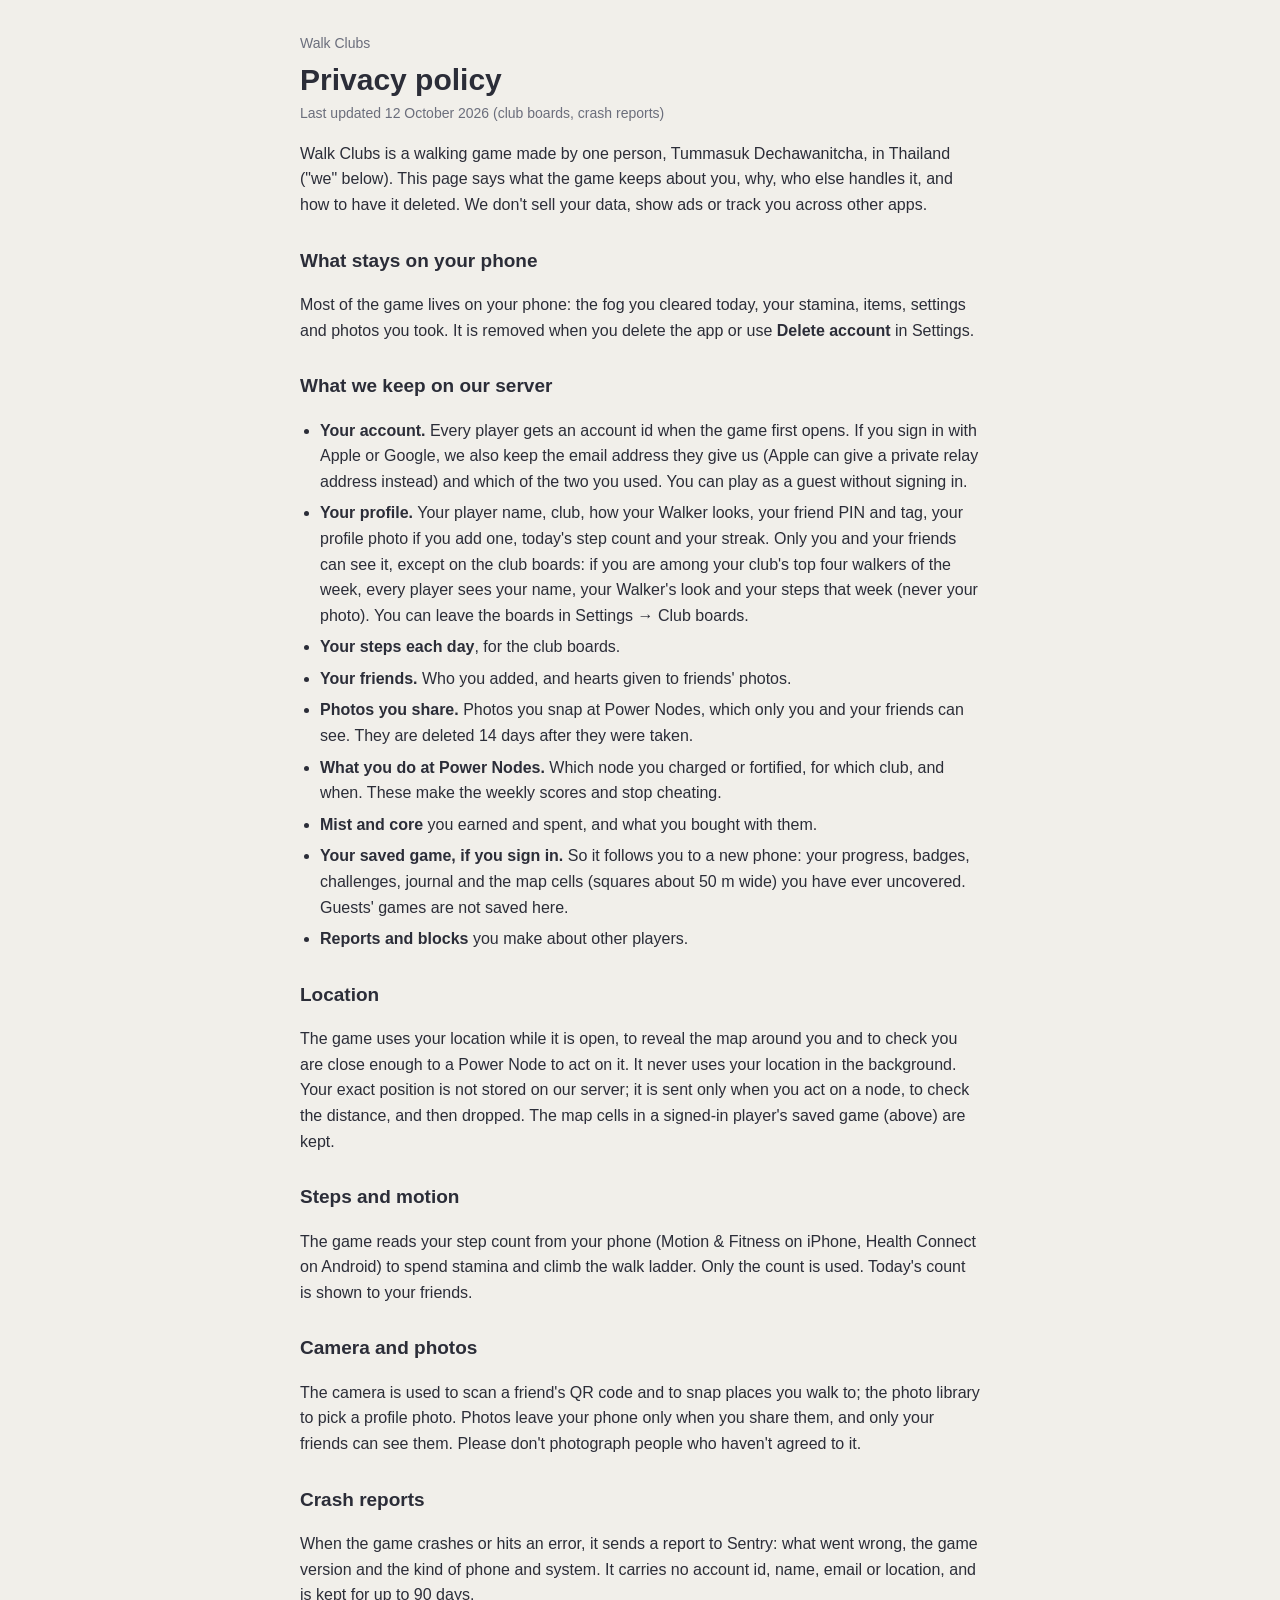
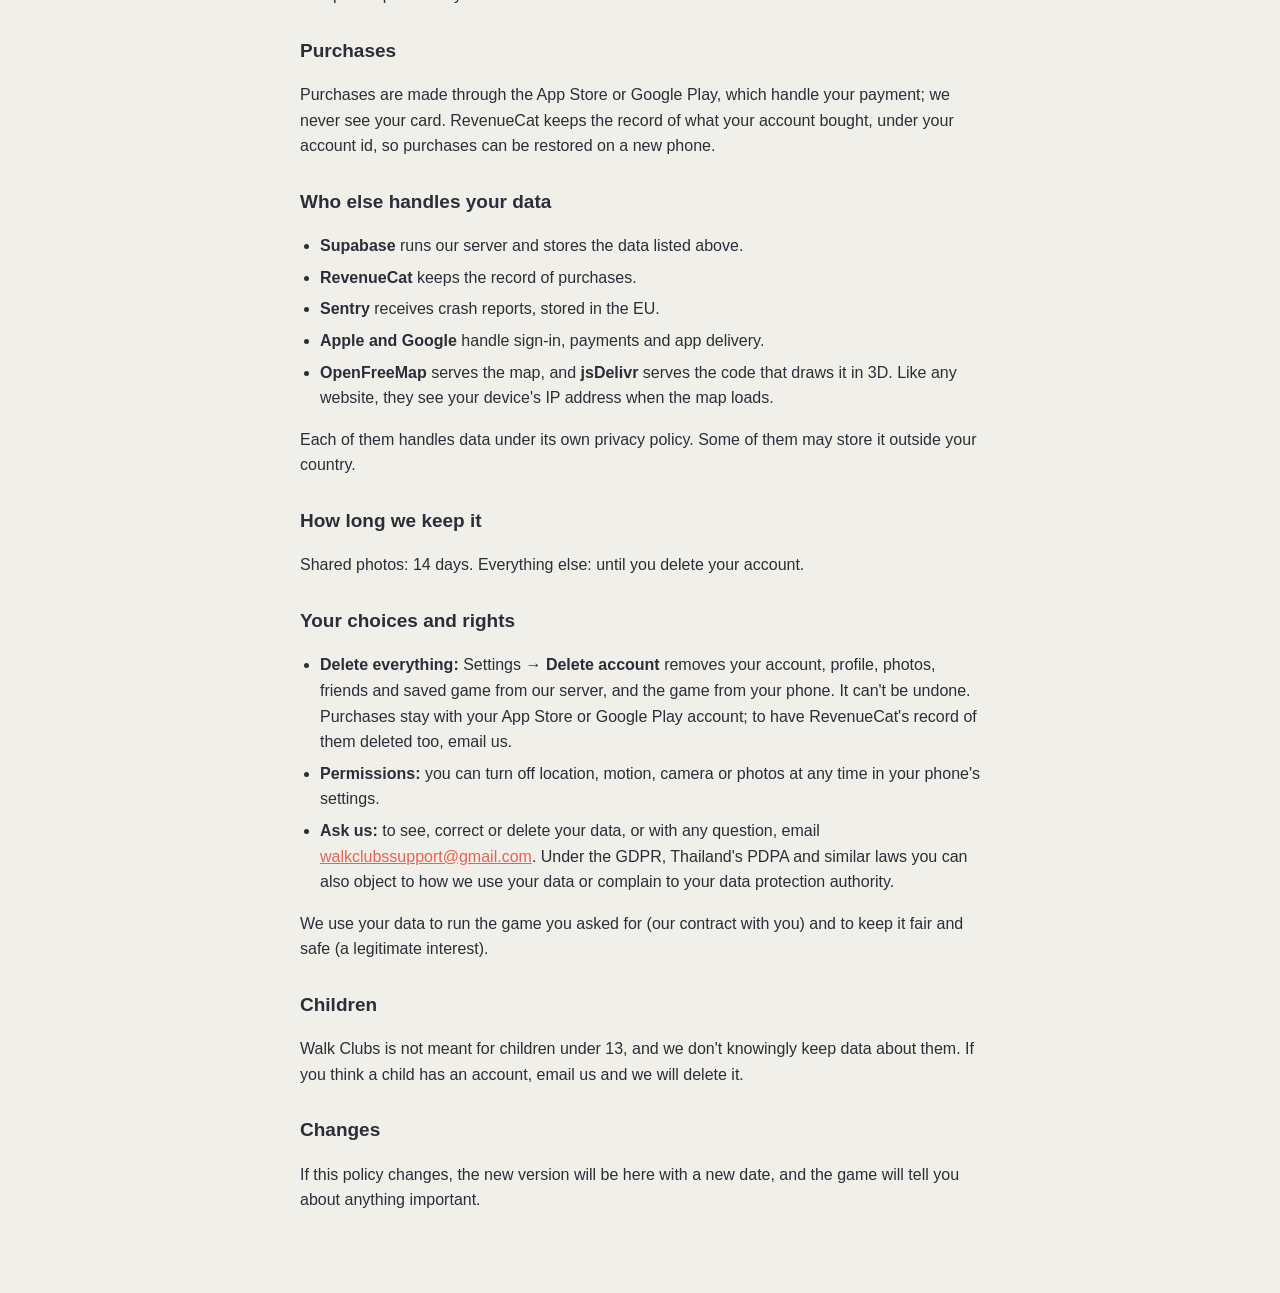
==== privacy.html @ e24f2512 "Privacy: club boards Co-Authored-By: Claude Opus 5.5 <noreply@anthropic.com>" ====
<!doctype html>
<html lang="en">
<head>
<meta charset="utf-8">
<meta name="viewport" content="width=device-width, initial-scale=1">
<title>Walk Clubs · Privacy</title>
<link rel="stylesheet" href="style.css">
</head>
<body>
<main>
<p class="crumb"><a href="index.html">Walk Clubs</a></p>
<h1>Privacy policy</h1>
<p class="date">Last updated 12 October 2026 (club boards, crash reports)</p>

<p>Walk Clubs is a walking game made by one person, Tummasuk Dechawanitcha, in
Thailand ("we" below). This page says what the game keeps about you, why, who
else handles it, and how to have it deleted. We don't sell your data, show ads
or track you across other apps.</p>

<h2>What stays on your phone</h2>
<p>Most of the game lives on your phone: the fog you cleared today, your
stamina, items, settings and photos you took. It is removed when you delete the
app or use <b>Delete account</b> in Settings.</p>

<h2>What we keep on our server</h2>
<ul>
<li><b>Your account.</b> Every player gets an account id when the game first
opens. If you sign in with Apple or Google, we also keep the email address they
give us (Apple can give a private relay address instead) and which of the two
you used. You can play as a guest without signing in.</li>
<li><b>Your profile.</b> Your player name, club, how your Walker looks, your
friend PIN and tag, your profile photo if you add one, today's step count and
your streak. Only you and your friends can see it, except on the club
boards: if you are among your club's top four walkers of the week, every
player sees your name, your Walker's look and your steps that week (never
your photo). You can leave the boards in Settings → Club boards.</li>
<li><b>Your steps each day</b>, for the club boards.</li>
<li><b>Your friends.</b> Who you added, and hearts given to friends' photos.</li>
<li><b>Photos you share.</b> Photos you snap at Power Nodes, which only you and
your friends can see. They are deleted 14 days after they were taken.</li>
<li><b>What you do at Power Nodes.</b> Which node you charged or fortified, for
which club, and when. These make the weekly scores and stop cheating.</li>
<li><b>Mist and core</b> you earned and spent, and what you bought with them.</li>
<li><b>Your saved game, if you sign in.</b> So it follows you to a new phone:
your progress, badges, challenges, journal and the map cells (squares about
50 m wide) you have ever uncovered. Guests' games are not saved here.</li>
<li><b>Reports and blocks</b> you make about other players.</li>
</ul>

<h2>Location</h2>
<p>The game uses your location while it is open, to reveal the map around you
and to check you are close enough to a Power Node to act on it. It never uses
your location in the background. Your exact position is not stored on our
server; it is sent only when you act on a node, to check the distance, and then
dropped. The map cells in a signed-in player's saved game (above) are kept.</p>

<h2>Steps and motion</h2>
<p>The game reads your step count from your phone (Motion &amp; Fitness on
iPhone, Health Connect on Android) to spend stamina and climb the walk ladder.
Only the count is used. Today's count is shown to your friends.</p>

<h2>Camera and photos</h2>
<p>The camera is used to scan a friend's QR code and to snap places you walk
to; the photo library to pick a profile photo. Photos leave your phone only
when you share them, and only your friends can see them. Please don't
photograph people who haven't agreed to it.</p>

<h2>Crash reports</h2>
<p>When the game crashes or hits an error, it sends a report to Sentry: what
went wrong, the game version and the kind of phone and system. It carries no
account id, name, email or location, and is kept for up to 90 days.</p>

<h2>Purchases</h2>
<p>Purchases are made through the App Store or Google Play, which handle your
payment; we never see your card. RevenueCat keeps the record of what your
account bought, under your account id, so purchases can be restored on a new
phone.</p>

<h2>Who else handles your data</h2>
<ul>
<li><b>Supabase</b> runs our server and stores the data listed above.</li>
<li><b>RevenueCat</b> keeps the record of purchases.</li>
<li><b>Sentry</b> receives crash reports, stored in the EU.</li>
<li><b>Apple and Google</b> handle sign-in, payments and app delivery.</li>
<li><b>OpenFreeMap</b> serves the map, and <b>jsDelivr</b> serves the code that
draws it in 3D. Like any website, they see your device's IP address when the
map loads.</li>
</ul>
<p>Each of them handles data under its own privacy policy. Some of them may
store it outside your country.</p>

<h2>How long we keep it</h2>
<p>Shared photos: 14 days. Everything else: until you delete your account.</p>

<h2>Your choices and rights</h2>
<ul>
<li><b>Delete everything:</b> Settings → <b>Delete account</b> removes your
account, profile, photos, friends and saved game from our server, and the
game from your phone. It can't be undone. Purchases stay with your App Store
or Google Play account; to have RevenueCat's record of them deleted too,
email us.</li>
<li><b>Permissions:</b> you can turn off location, motion, camera or photos at
any time in your phone's settings.</li>
<li><b>Ask us:</b> to see, correct or delete your data, or with any question,
email <a href="mailto:walkclubssupport@gmail.com">walkclubssupport@gmail.com</a>. Under the
GDPR, Thailand's PDPA and similar laws you can also object to how we use your
data or complain to your data protection authority.</li>
</ul>
<p>We use your data to run the game you asked for (our contract with you) and
to keep it fair and safe (a legitimate interest).</p>

<h2>Children</h2>
<p>Walk Clubs is not meant for children under 13, and we don't knowingly keep
data about them. If you think a child has an account, email us and we will
delete it.</p>

<h2>Changes</h2>
<p>If this policy changes, the new version will be here with a new date, and
the game will tell you about anything important.</p>
</main>
</body>
</html>
---- style.css ----
:root { --bg: #f1efea; --text: #2b2d38; --muted: #6b6e7c; --accent: #e8634f; --card: #ffffff; }
@media (prefers-color-scheme: dark) { :root { --bg: #1d1e24; --text: #ecebf0; --muted: #a3a4ae; --accent: #f08473; --card: #272830; } }
html { background: var(--bg); }
body { margin: 0; color: var(--text); font: 16px/1.6 -apple-system, BlinkMacSystemFont, "Segoe UI", Roboto, sans-serif; }
main { max-width: 680px; margin: 0 auto; padding: 32px 16px 64px; }
h1 { font-size: 30px; line-height: 1.2; margin: 8px 0 4px; }
h2 { font-size: 19px; margin: 28px 0 6px; }
a { color: var(--accent); }
ul { padding-left: 20px; }
li { margin: 6px 0; }
.date, .crumb { color: var(--muted); font-size: 14px; margin: 0; }
.crumb a { color: var(--muted); text-decoration: none; }
.card { background: var(--card); border-radius: 16px; padding: 16px 18px; margin: 12px 0; }
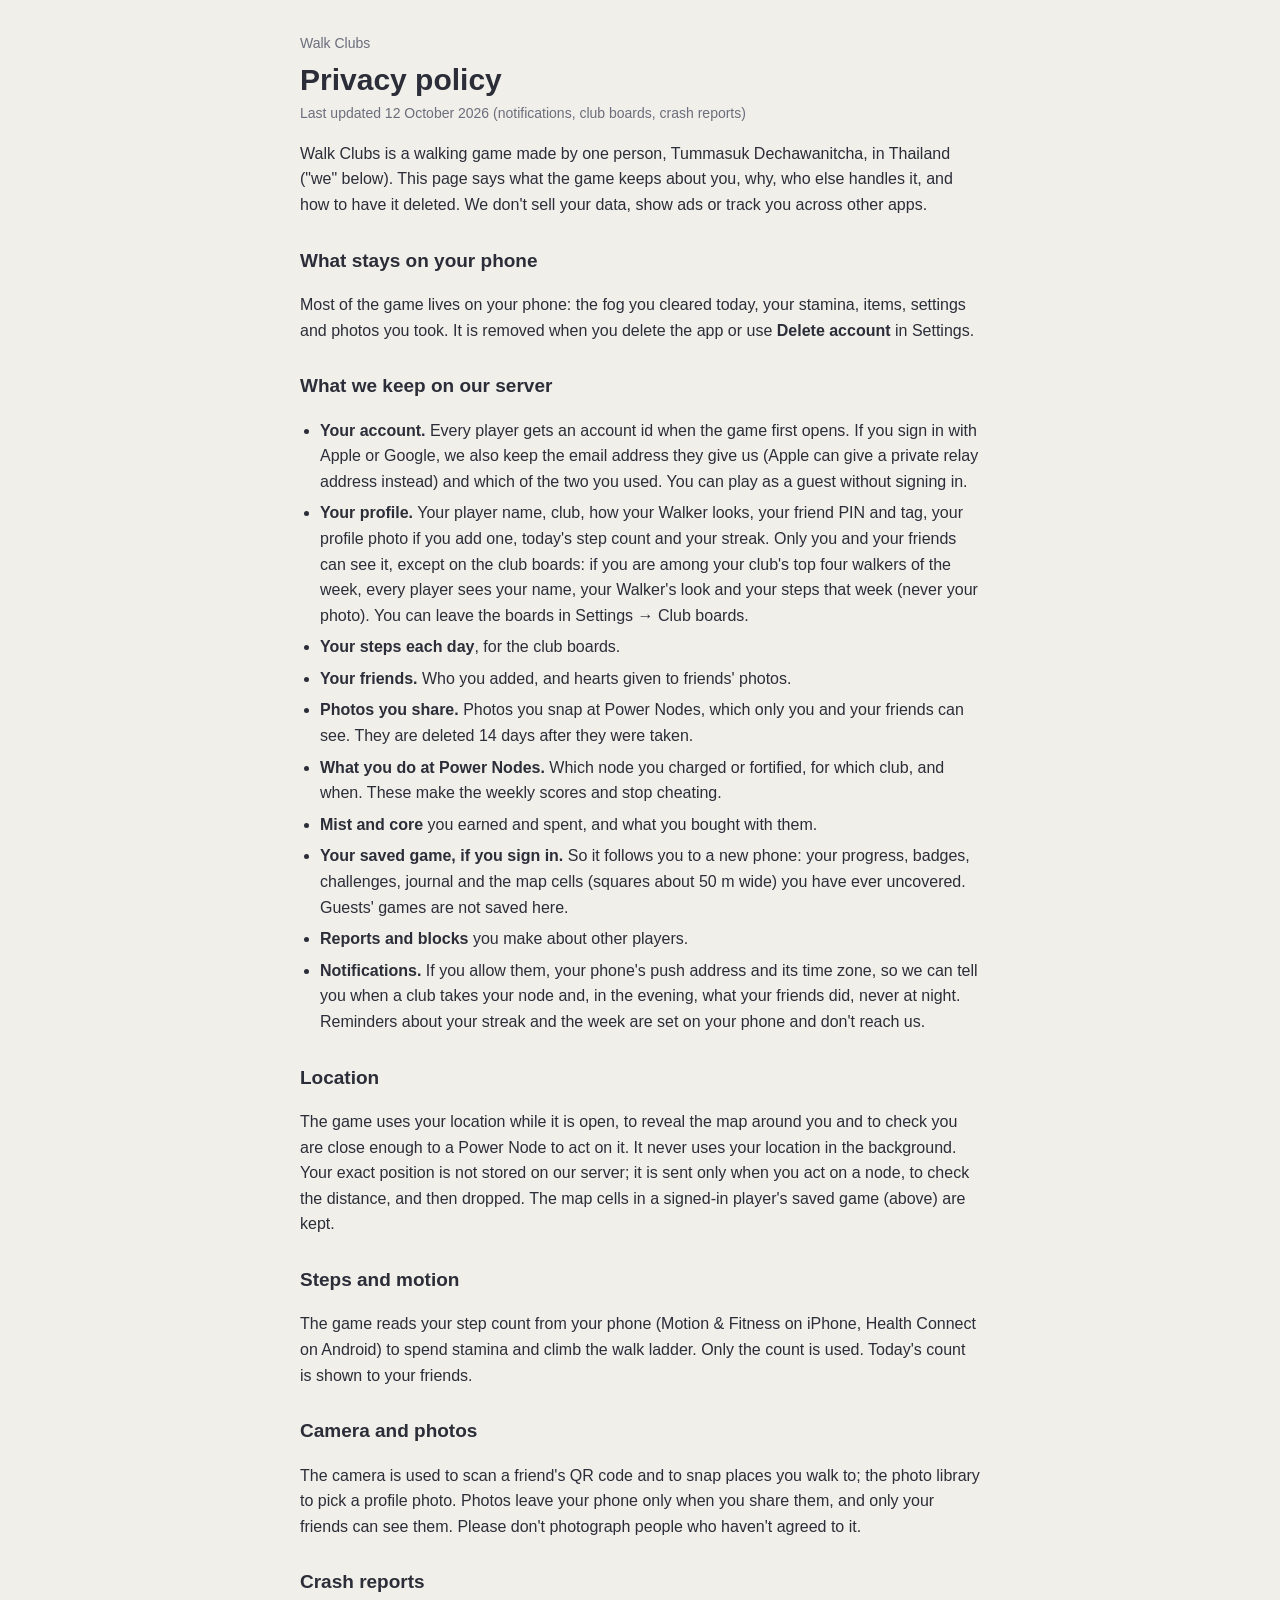
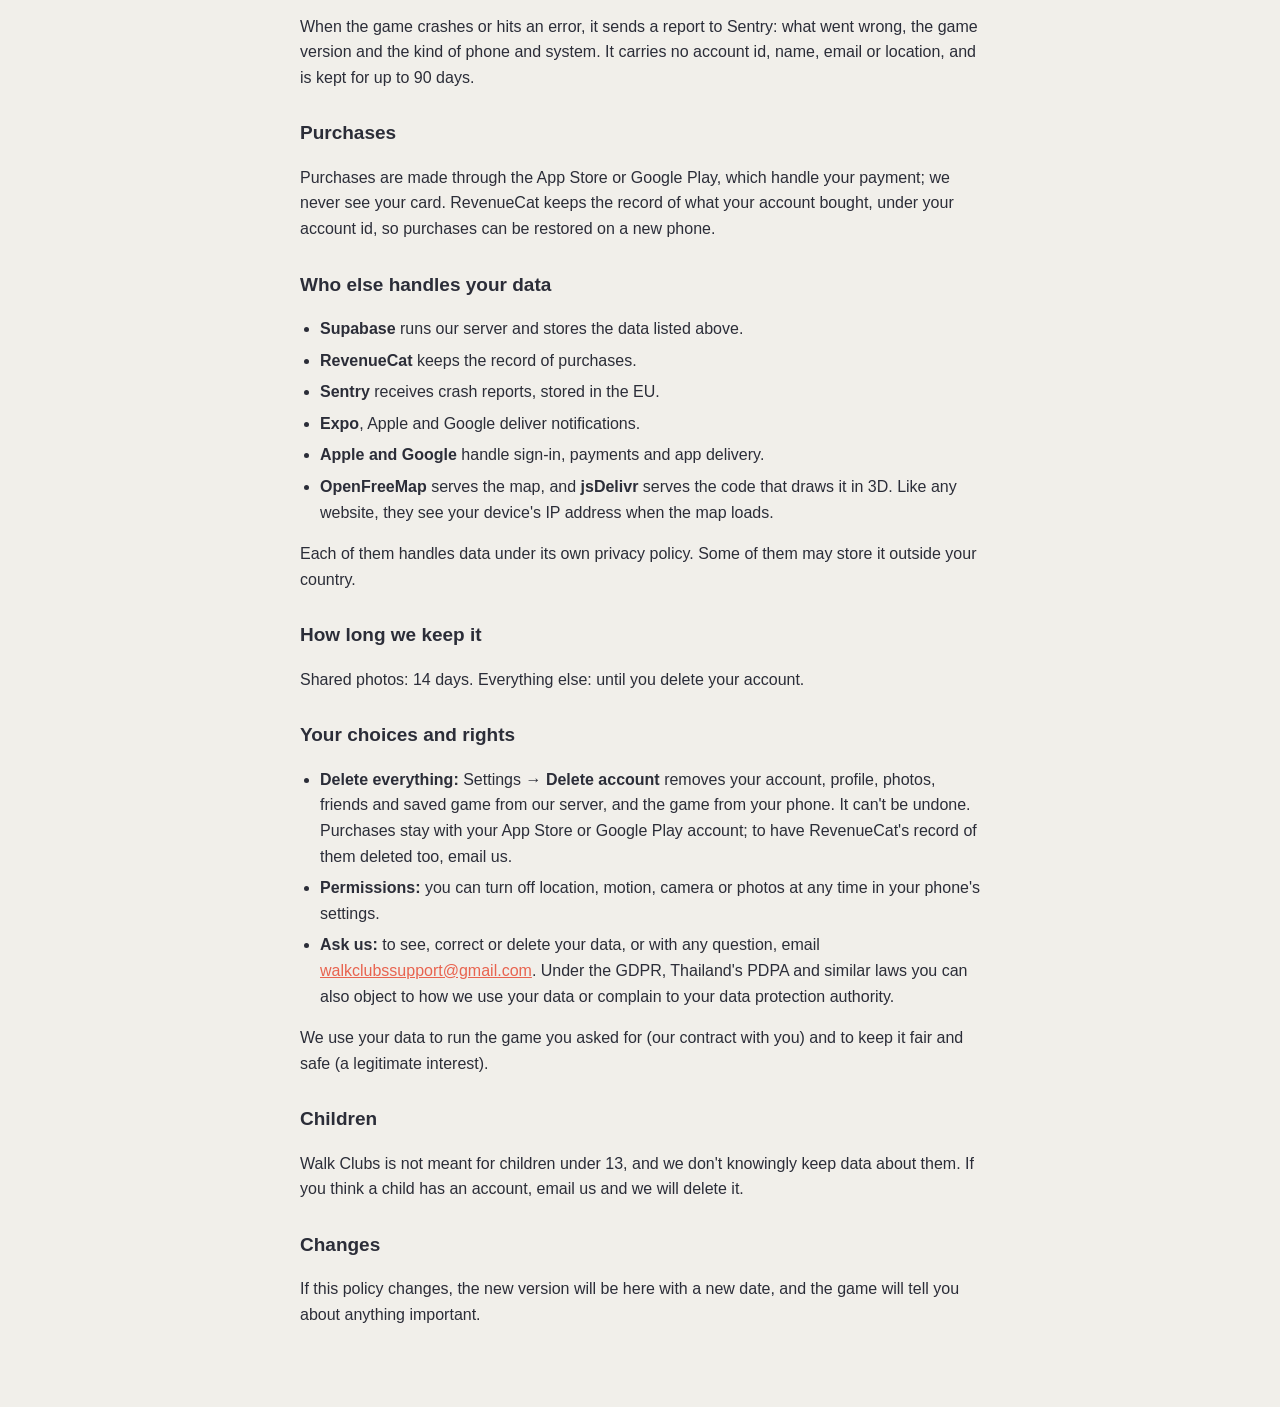
==== commit 0e6b1c54: "Privacy: notifications Co-Authored-By: Claude Opus 5.5 <noreply@anthropic.com>" ====
--- a/privacy.html
+++ b/privacy.html
@@ -10,7 +10,7 @@
 <main>
 <p class="crumb"><a href="index.html">Walk Clubs</a></p>
 <h1>Privacy policy</h1>
-<p class="date">Last updated 12 October 2026 (club boards, crash reports)</p>
+<p class="date">Last updated 12 October 2026 (notifications, club boards, crash reports)</p>
 
 <p>Walk Clubs is a walking game made by one person, Tummasuk Dechawanitcha, in
 Thailand ("we" below). This page says what the game keeps about you, why, who
@@ -45,6 +45,10 @@
 your progress, badges, challenges, journal and the map cells (squares about
 50 m wide) you have ever uncovered. Guests' games are not saved here.</li>
 <li><b>Reports and blocks</b> you make about other players.</li>
+<li><b>Notifications.</b> If you allow them, your phone's push address and
+its time zone, so we can tell you when a club takes your node and, in the
+evening, what your friends did, never at night. Reminders about your streak
+and the week are set on your phone and don't reach us.</li>
 </ul>
 
 <h2>Location</h2>
@@ -81,6 +85,7 @@
 <li><b>Supabase</b> runs our server and stores the data listed above.</li>
 <li><b>RevenueCat</b> keeps the record of purchases.</li>
 <li><b>Sentry</b> receives crash reports, stored in the EU.</li>
+<li><b>Expo</b>, Apple and Google deliver notifications.</li>
 <li><b>Apple and Google</b> handle sign-in, payments and app delivery.</li>
 <li><b>OpenFreeMap</b> serves the map, and <b>jsDelivr</b> serves the code that
 draws it in 3D. Like any website, they see your device's IP address when the
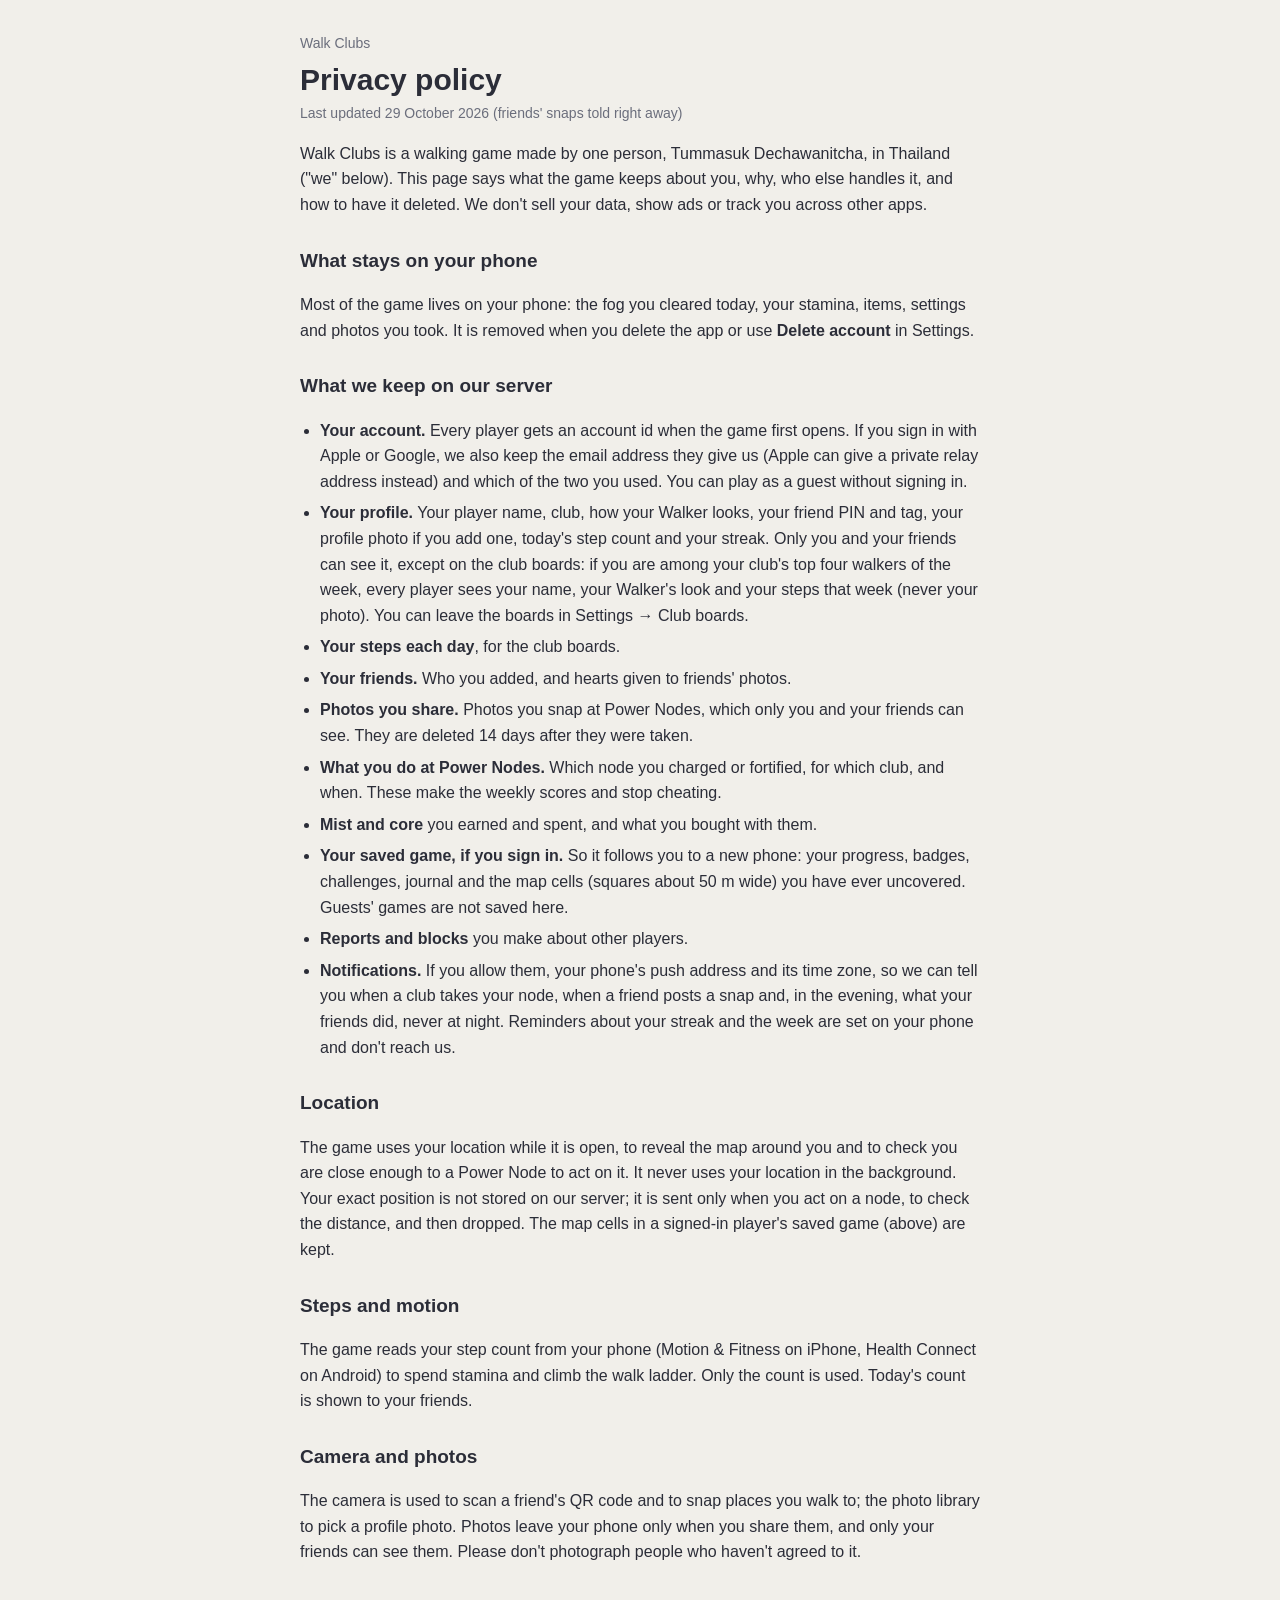
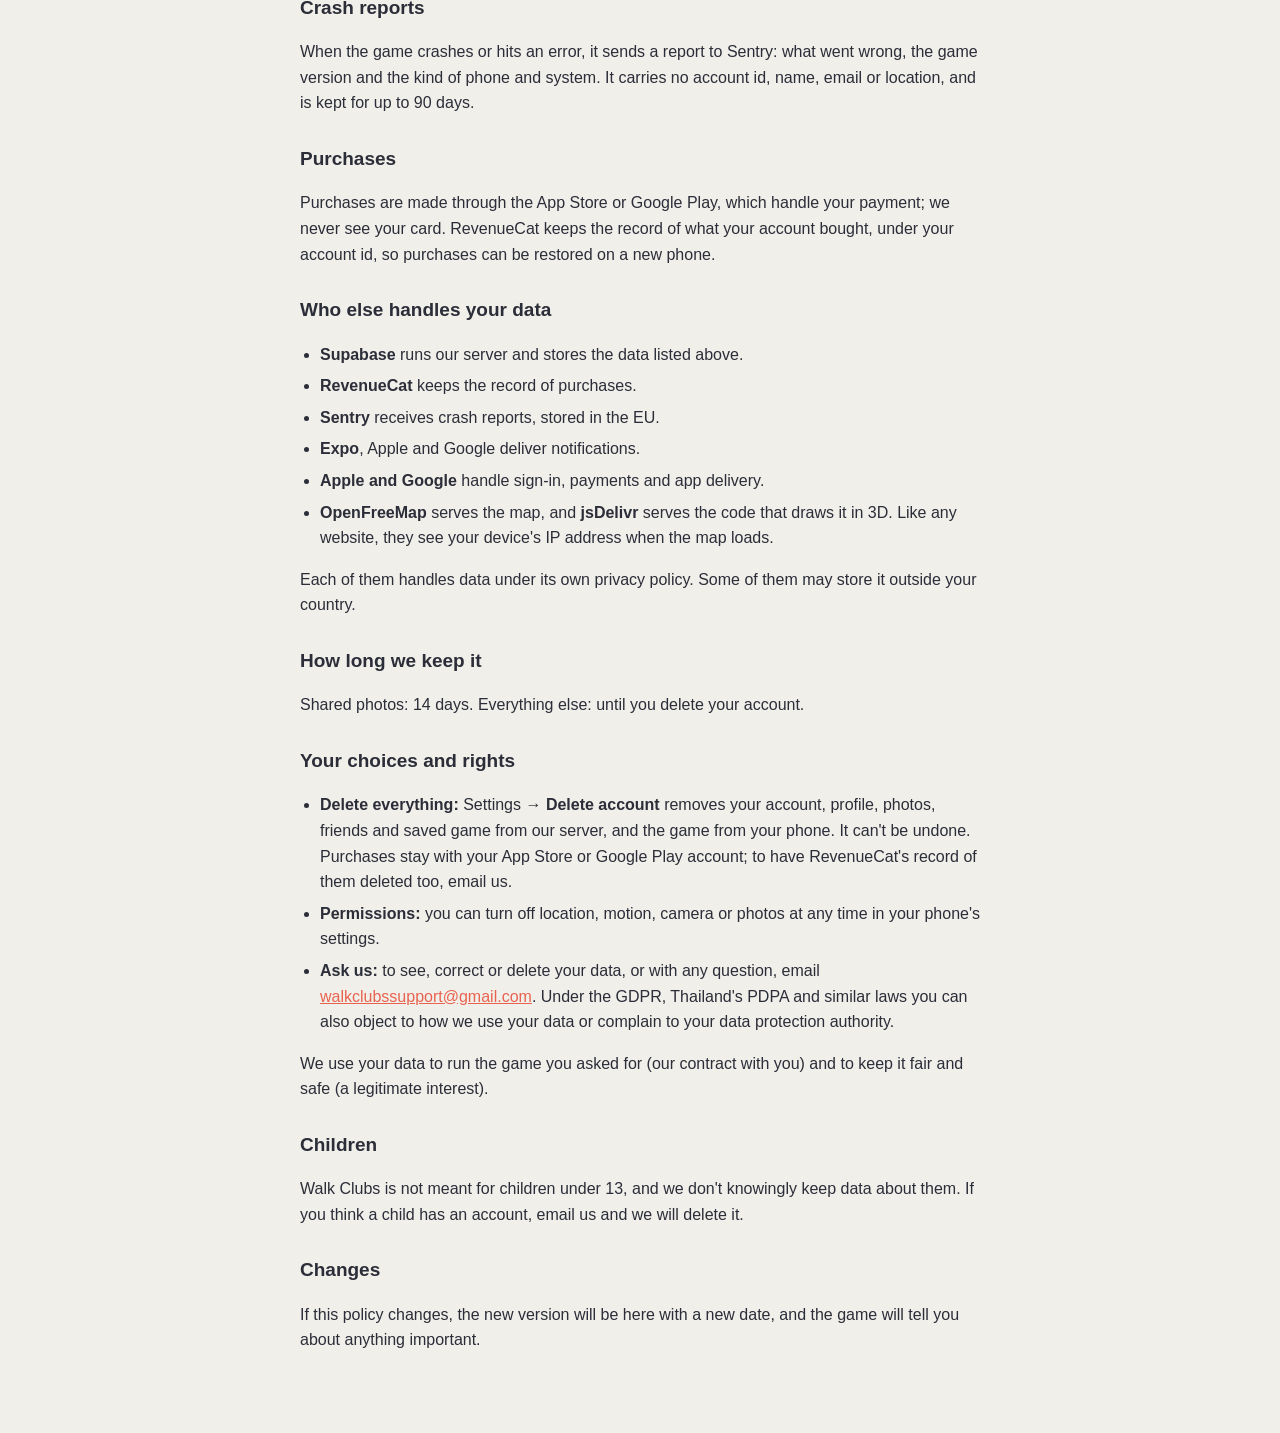
==== commit 4607a32d: "Privacy: a friend's snap is told right away Co-Authored-By: Claude Opus 5.5 <noreply@anthropic.com>" ====
--- a/privacy.html
+++ b/privacy.html
@@ -10,7 +10,7 @@
 <main>
 <p class="crumb"><a href="index.html">Walk Clubs</a></p>
 <h1>Privacy policy</h1>
-<p class="date">Last updated 12 October 2026 (notifications, club boards, crash reports)</p>
+<p class="date">Last updated 29 October 2026 (friends' snaps told right away)</p>
 
 <p>Walk Clubs is a walking game made by one person, Tummasuk Dechawanitcha, in
 Thailand ("we" below). This page says what the game keeps about you, why, who
@@ -46,8 +46,8 @@
 50 m wide) you have ever uncovered. Guests' games are not saved here.</li>
 <li><b>Reports and blocks</b> you make about other players.</li>
 <li><b>Notifications.</b> If you allow them, your phone's push address and
-its time zone, so we can tell you when a club takes your node and, in the
-evening, what your friends did, never at night. Reminders about your streak
+its time zone, so we can tell you when a club takes your node, when a friend
+posts a snap and, in the evening, what your friends did, never at night. Reminders about your streak
 and the week are set on your phone and don't reach us.</li>
 </ul>
 
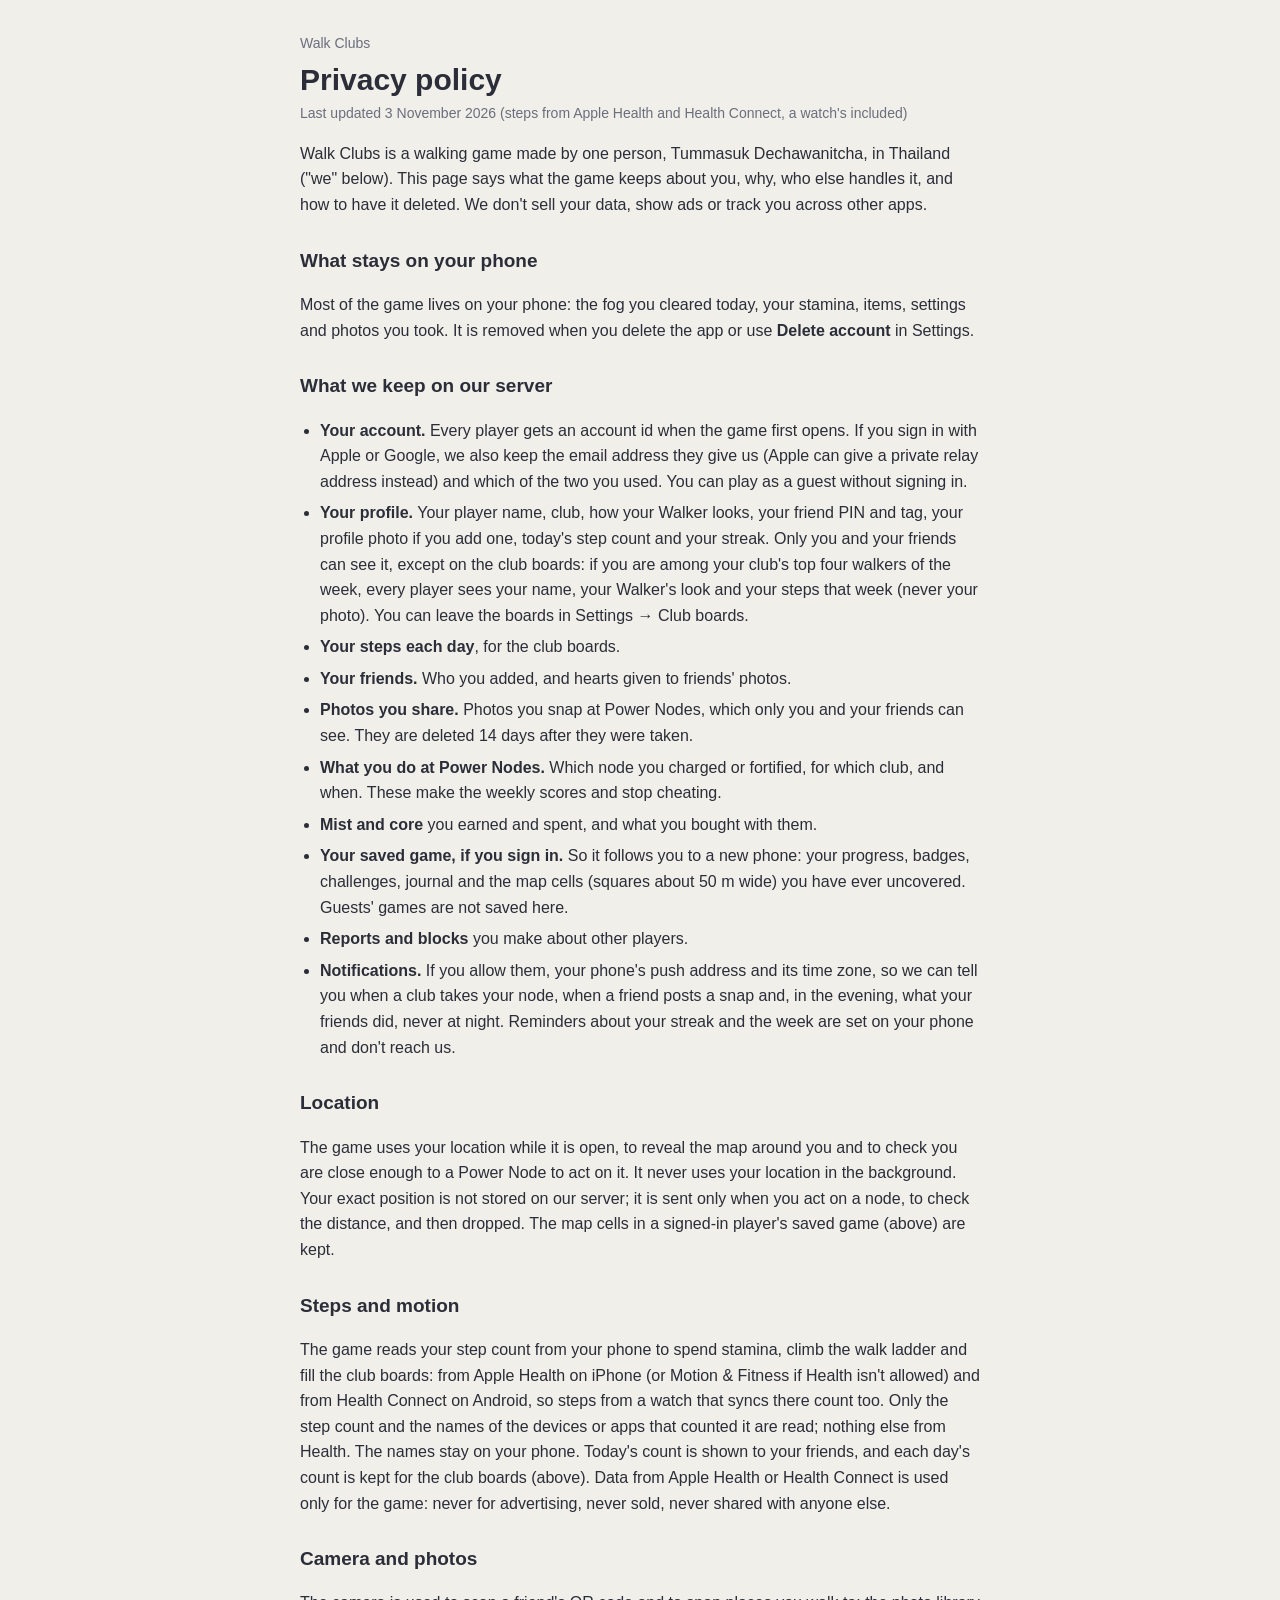
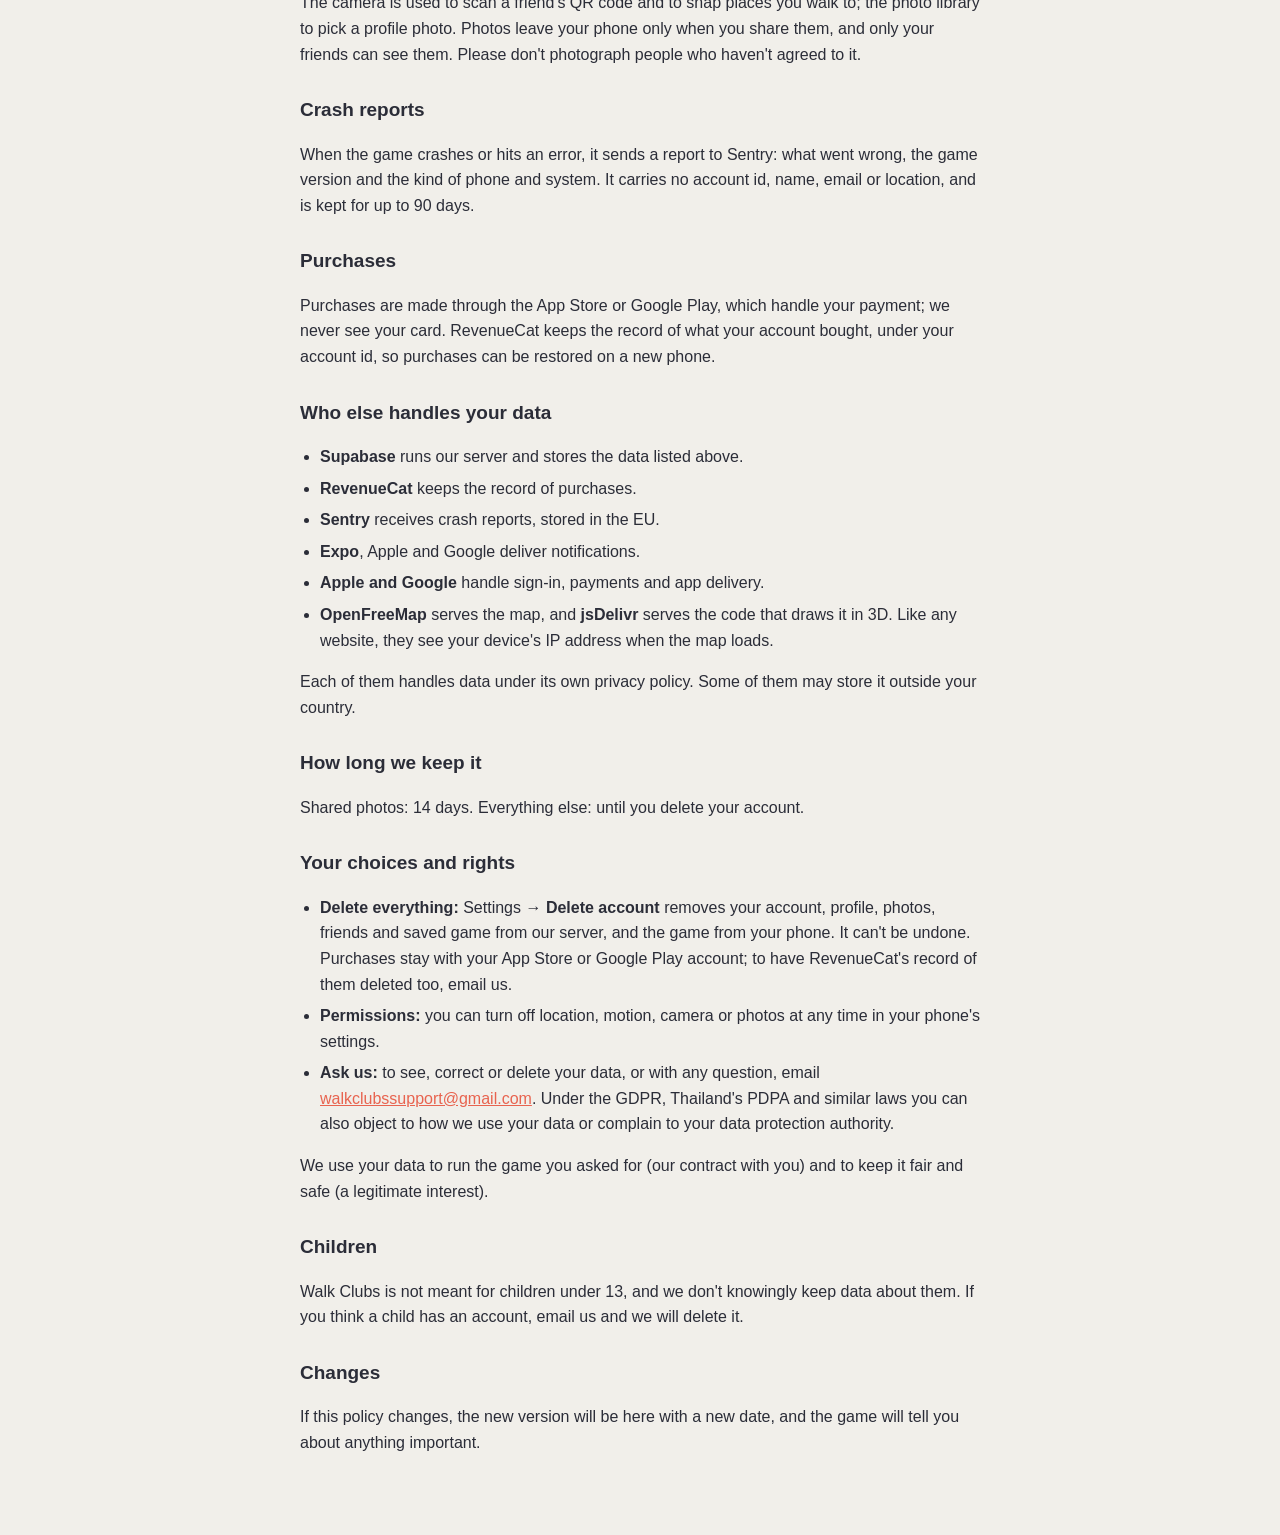
==== commit 7935c0ed: "Privacy: steps from Apple Health and Health Connect, a watch's included Co-Authored-By: Claude Opus " ====
--- a/privacy.html
+++ b/privacy.html
@@ -10,7 +10,7 @@
 <main>
 <p class="crumb"><a href="index.html">Walk Clubs</a></p>
 <h1>Privacy policy</h1>
-<p class="date">Last updated 29 October 2026 (friends' snaps told right away)</p>
+<p class="date">Last updated 3 November 2026 (steps from Apple Health and Health Connect, a watch's included)</p>
 
 <p>Walk Clubs is a walking game made by one person, Tummasuk Dechawanitcha, in
 Thailand ("we" below). This page says what the game keeps about you, why, who
@@ -59,9 +59,15 @@
 dropped. The map cells in a signed-in player's saved game (above) are kept.</p>
 
 <h2>Steps and motion</h2>
-<p>The game reads your step count from your phone (Motion &amp; Fitness on
-iPhone, Health Connect on Android) to spend stamina and climb the walk ladder.
-Only the count is used. Today's count is shown to your friends.</p>
+<p>The game reads your step count from your phone to spend stamina, climb the
+walk ladder and fill the club boards: from Apple Health on iPhone (or Motion
+&amp; Fitness if Health isn't allowed) and from Health Connect on Android, so
+steps from a watch that syncs there count too. Only the step count and the
+names of the devices or apps that counted it are read; nothing else from
+Health. The names stay on your phone. Today's count is shown to your friends,
+and each day's count is kept for the club boards (above). Data from Apple
+Health or Health Connect is used only for the game: never for advertising,
+never sold, never shared with anyone else.</p>
 
 <h2>Camera and photos</h2>
 <p>The camera is used to scan a friend's QR code and to snap places you walk
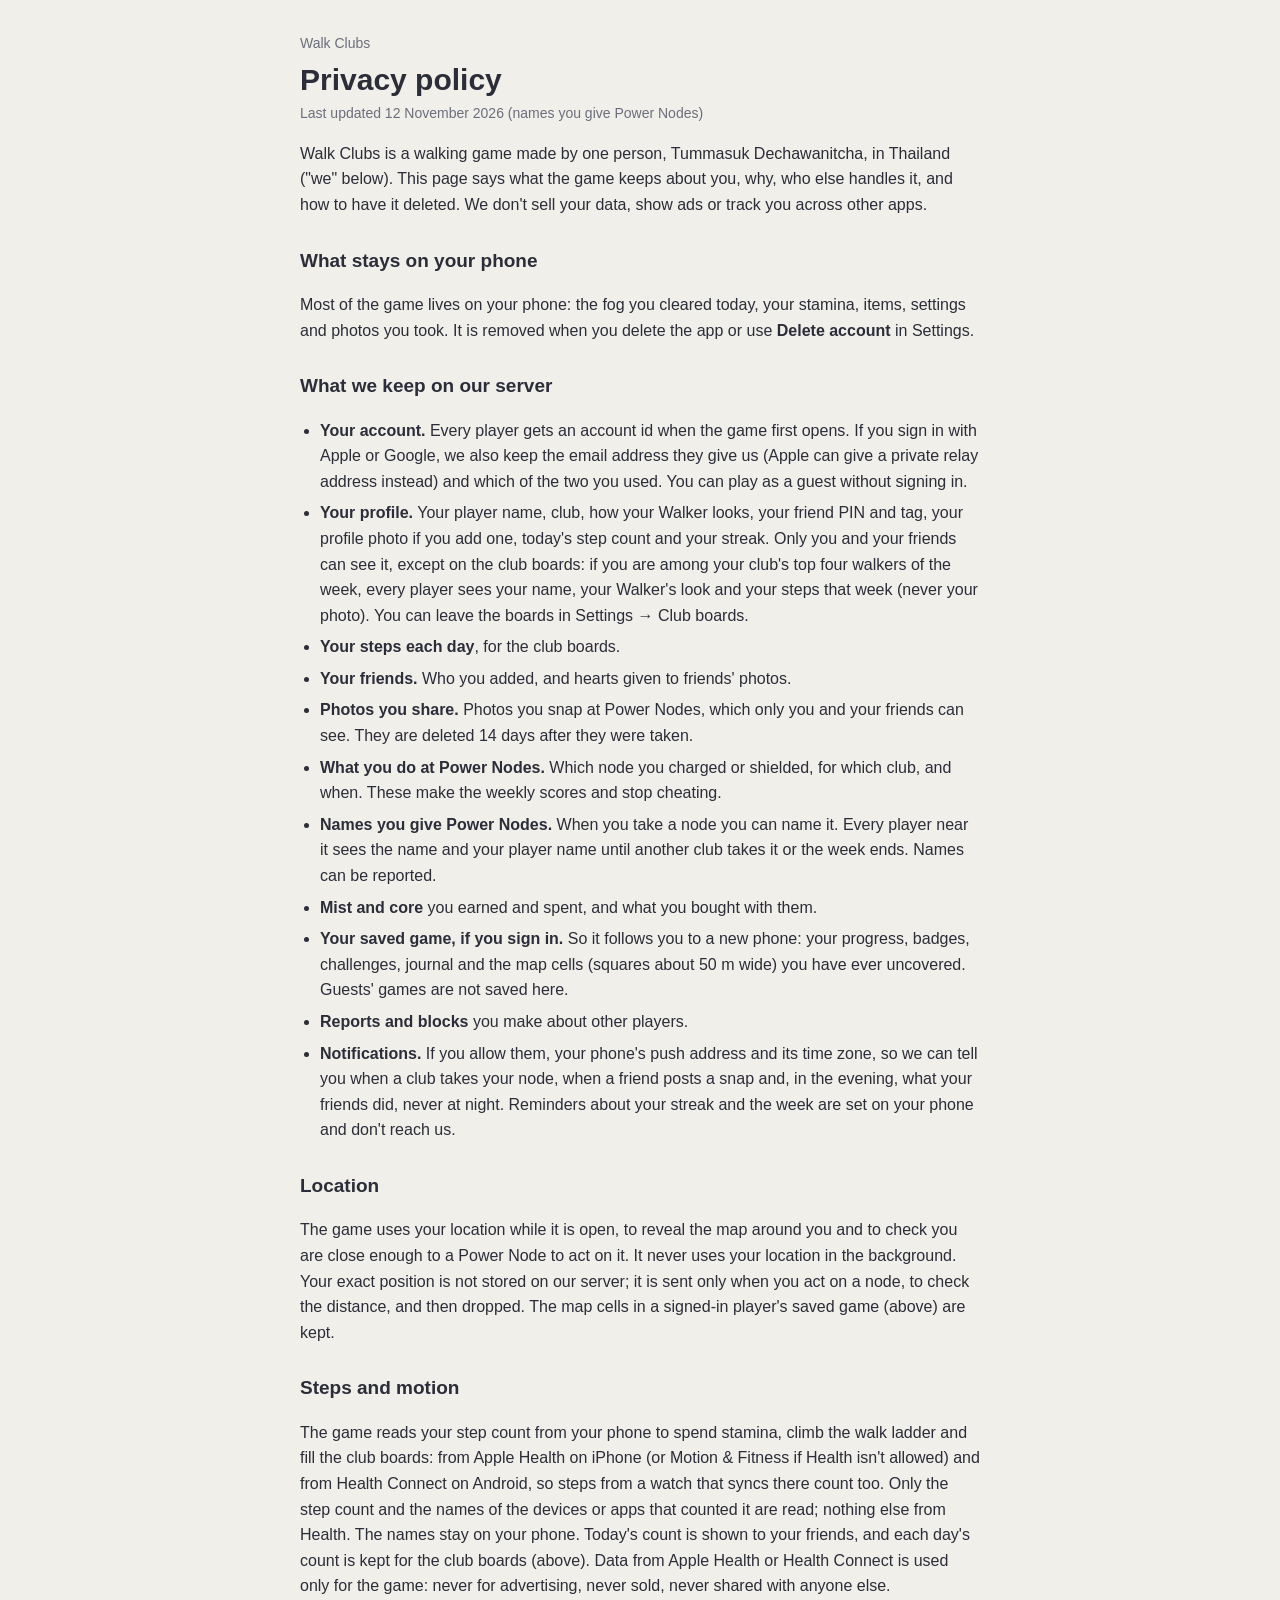
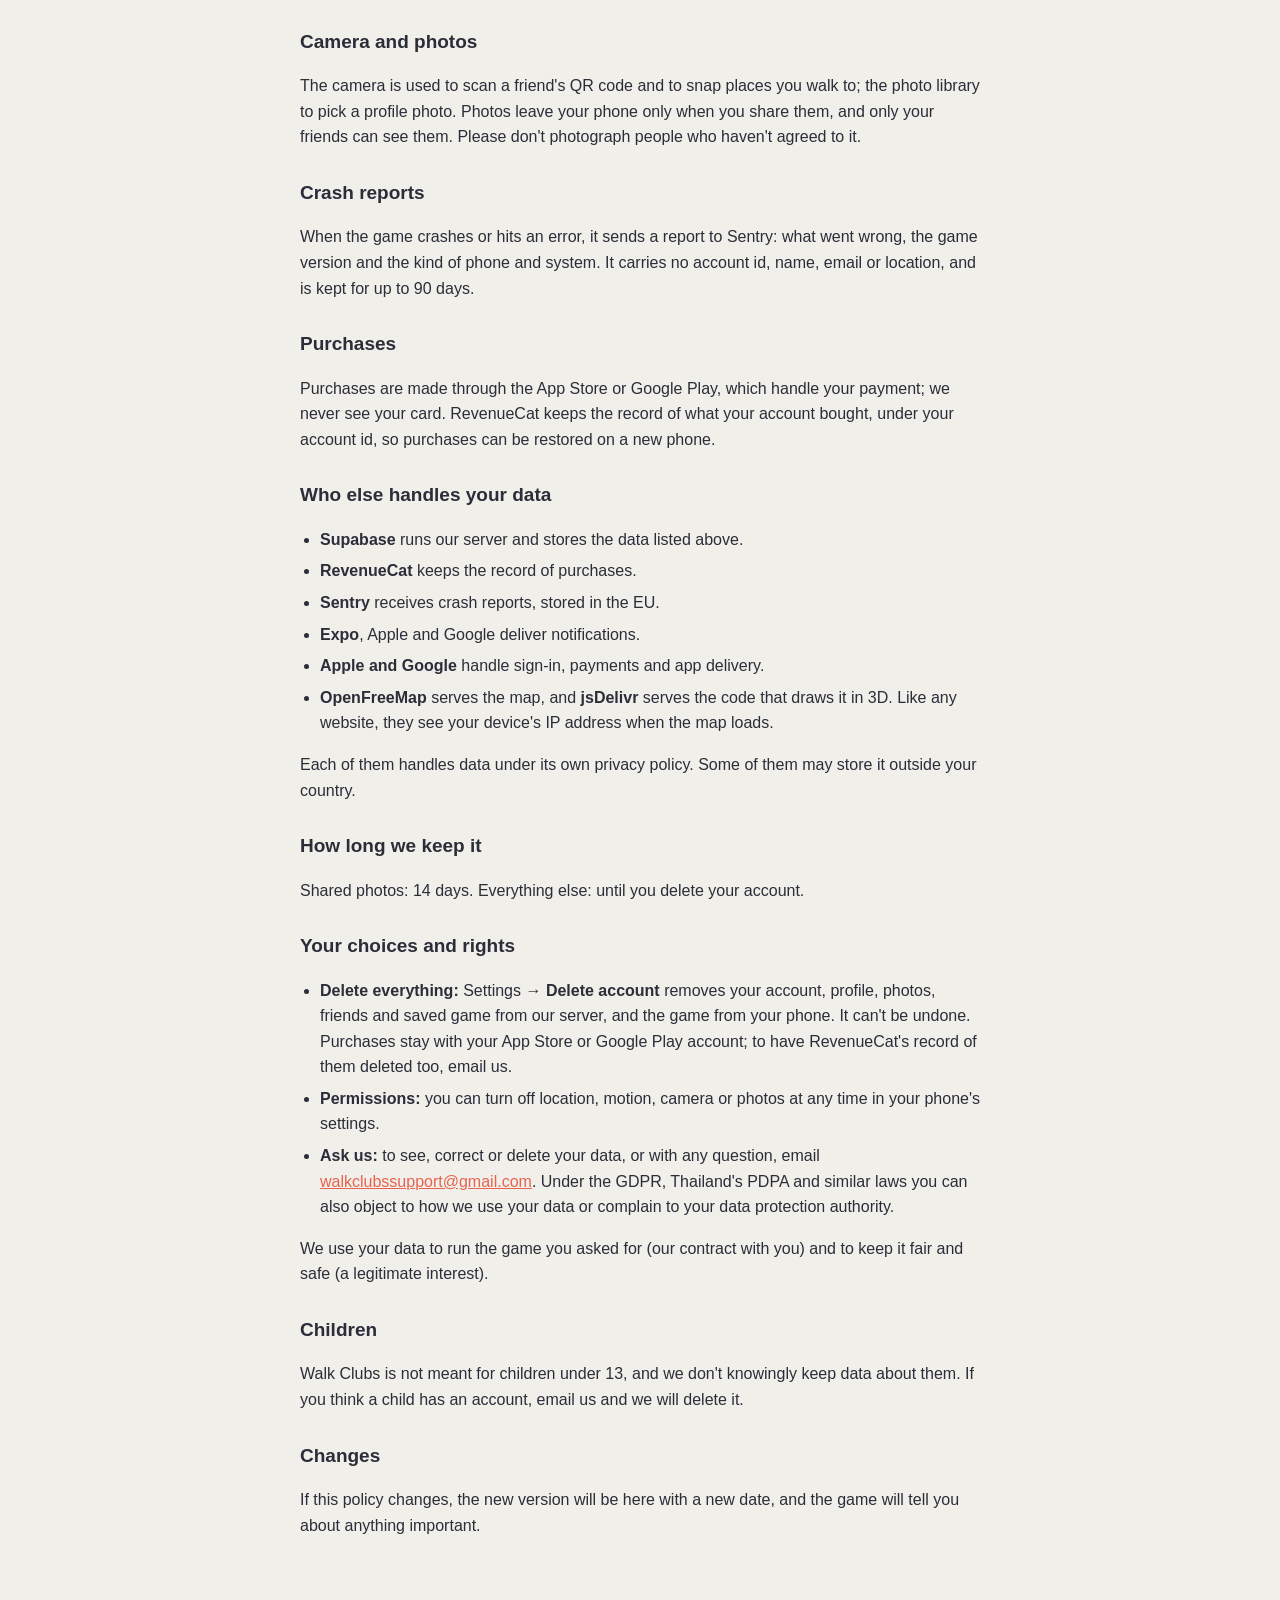
==== commit c18307b4: "Invite page (add.html), Friends page in the help, node names in the privacy policy Co-Authored-By: C" ====
--- a/privacy.html
+++ b/privacy.html
@@ -10,7 +10,7 @@
 <main>
 <p class="crumb"><a href="index.html">Walk Clubs</a></p>
 <h1>Privacy policy</h1>
-<p class="date">Last updated 3 November 2026 (steps from Apple Health and Health Connect, a watch's included)</p>
+<p class="date">Last updated 12 November 2026 (names you give Power Nodes)</p>
 
 <p>Walk Clubs is a walking game made by one person, Tummasuk Dechawanitcha, in
 Thailand ("we" below). This page says what the game keeps about you, why, who
@@ -38,8 +38,11 @@
 <li><b>Your friends.</b> Who you added, and hearts given to friends' photos.</li>
 <li><b>Photos you share.</b> Photos you snap at Power Nodes, which only you and
 your friends can see. They are deleted 14 days after they were taken.</li>
-<li><b>What you do at Power Nodes.</b> Which node you charged or fortified, for
+<li><b>What you do at Power Nodes.</b> Which node you charged or shielded, for
 which club, and when. These make the weekly scores and stop cheating.</li>
+<li><b>Names you give Power Nodes.</b> When you take a node you can name it.
+Every player near it sees the name and your player name until another club
+takes it or the week ends. Names can be reported.</li>
 <li><b>Mist and core</b> you earned and spent, and what you bought with them.</li>
 <li><b>Your saved game, if you sign in.</b> So it follows you to a new phone:
 your progress, badges, challenges, journal and the map cells (squares about
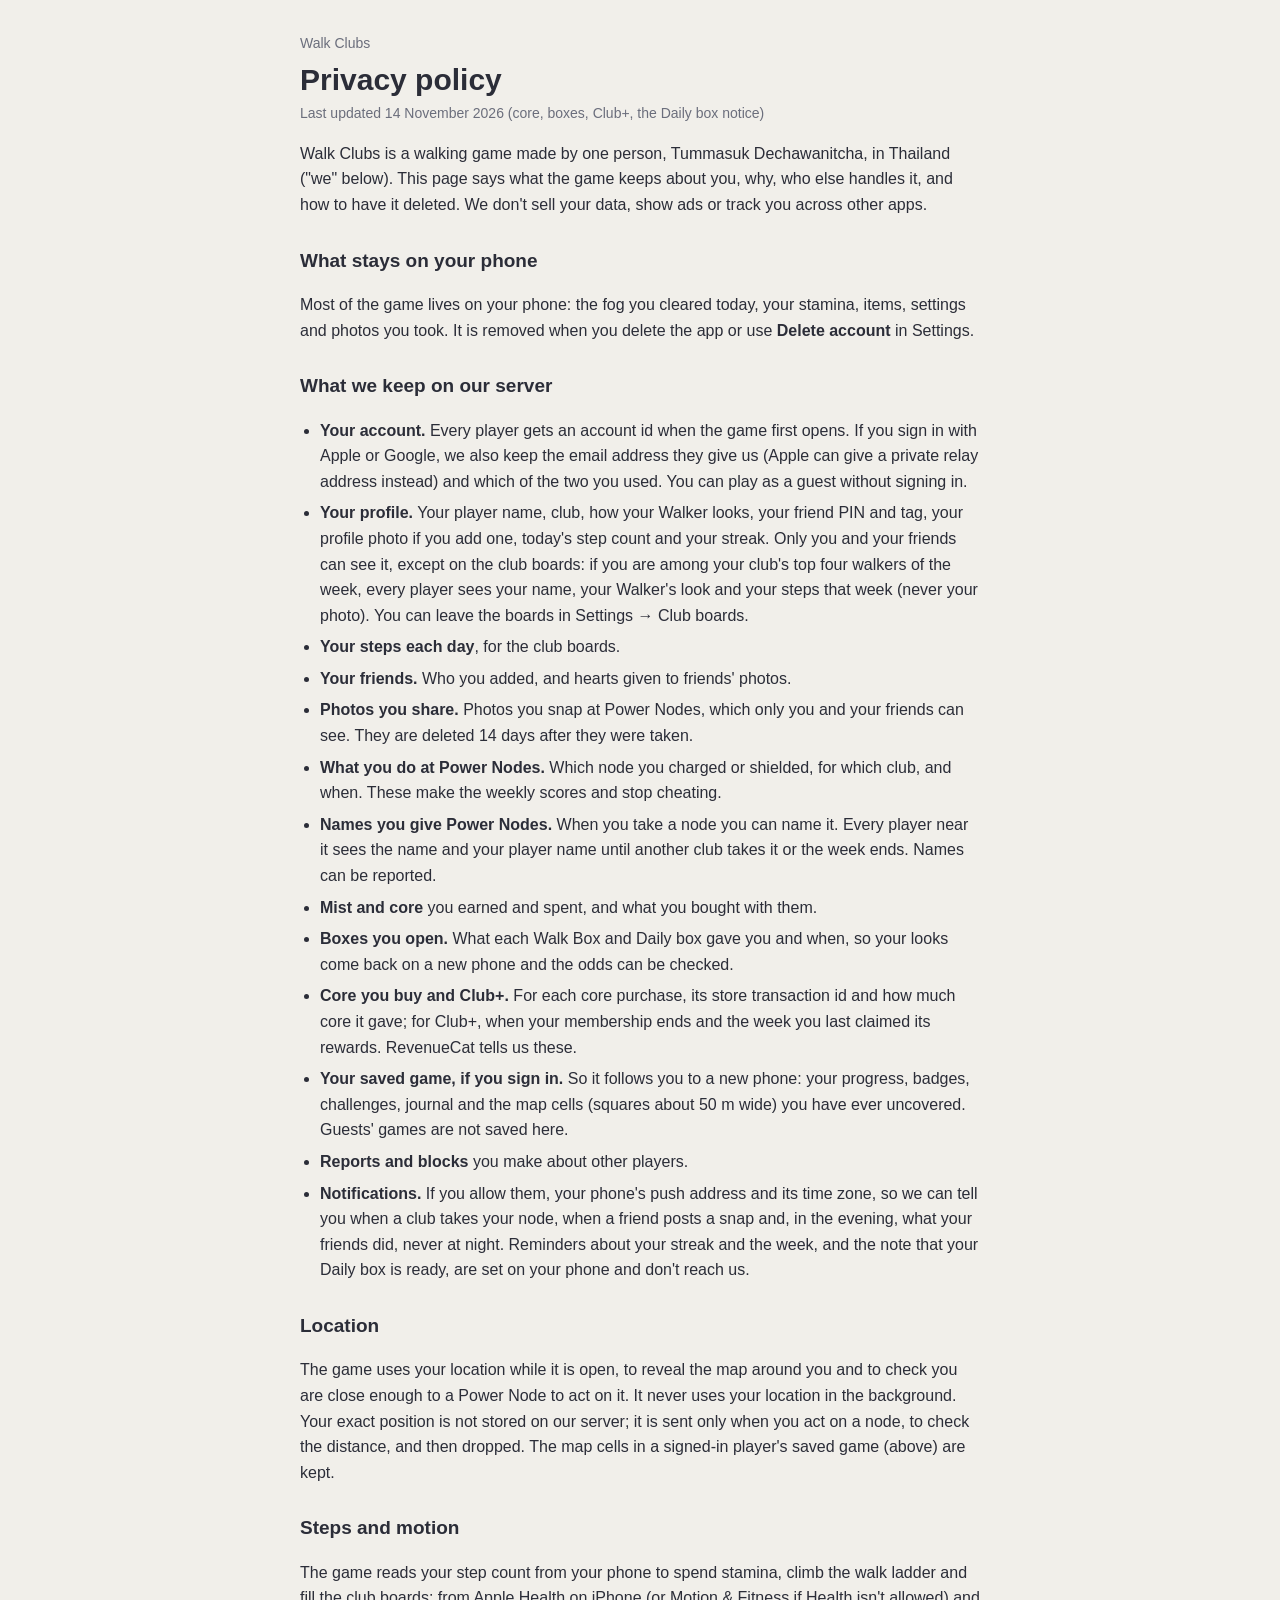
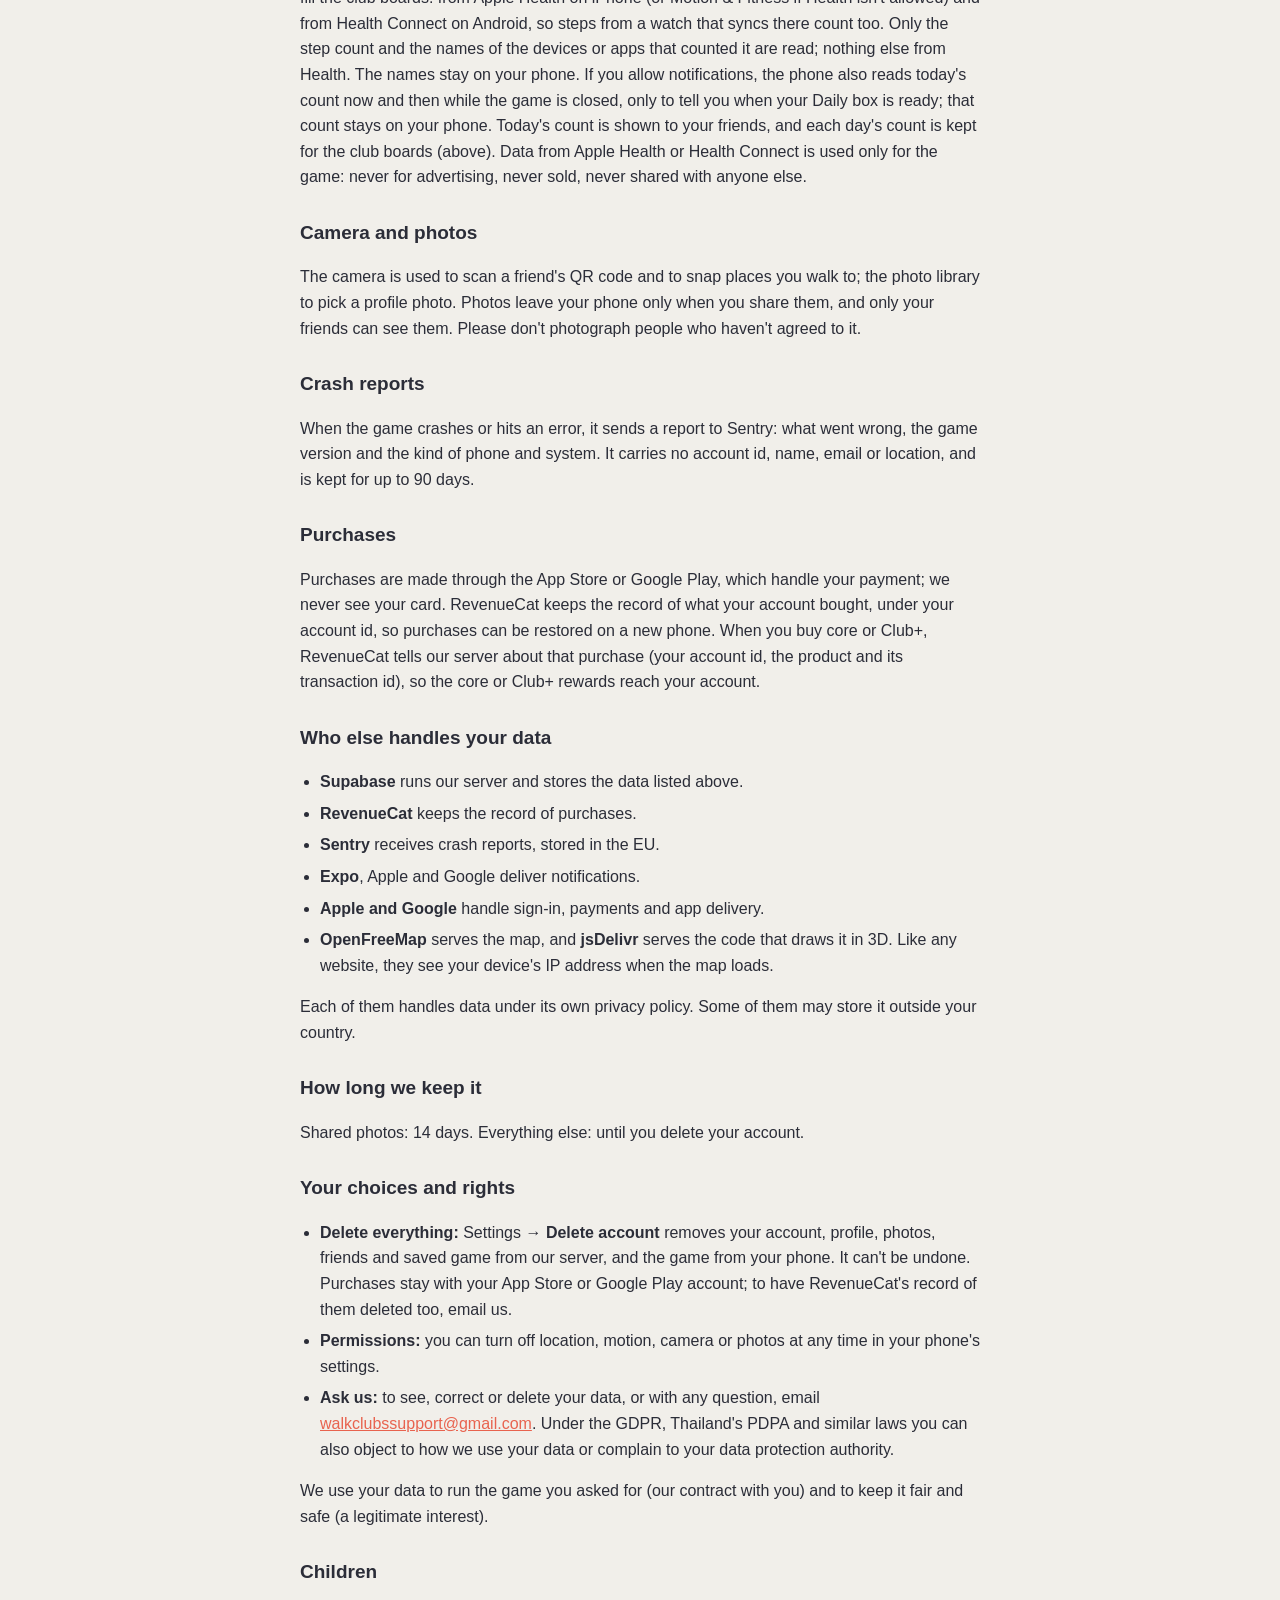
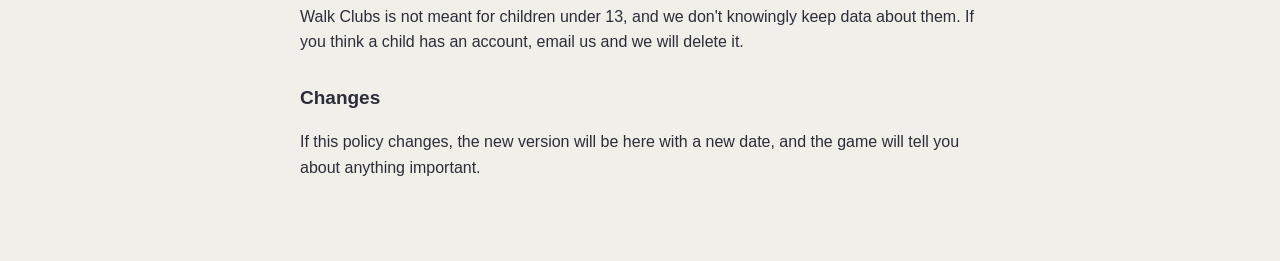
==== commit a283f3ff: "Privacy policy: core purchases, Walk Box and Daily box, Club+, steps read in the background for the " ====
--- a/privacy.html
+++ b/privacy.html
@@ -10,7 +10,7 @@
 <main>
 <p class="crumb"><a href="index.html">Walk Clubs</a></p>
 <h1>Privacy policy</h1>
-<p class="date">Last updated 12 November 2026 (names you give Power Nodes)</p>
+<p class="date">Last updated 14 November 2026 (core, boxes, Club+, the Daily box notice)</p>
 
 <p>Walk Clubs is a walking game made by one person, Tummasuk Dechawanitcha, in
 Thailand ("we" below). This page says what the game keeps about you, why, who
@@ -44,6 +44,11 @@
 Every player near it sees the name and your player name until another club
 takes it or the week ends. Names can be reported.</li>
 <li><b>Mist and core</b> you earned and spent, and what you bought with them.</li>
+<li><b>Boxes you open.</b> What each Walk Box and Daily box gave you and when,
+so your looks come back on a new phone and the odds can be checked.</li>
+<li><b>Core you buy and Club+.</b> For each core purchase, its store
+transaction id and how much core it gave; for Club+, when your membership ends
+and the week you last claimed its rewards. RevenueCat tells us these.</li>
 <li><b>Your saved game, if you sign in.</b> So it follows you to a new phone:
 your progress, badges, challenges, journal and the map cells (squares about
 50 m wide) you have ever uncovered. Guests' games are not saved here.</li>
@@ -51,7 +56,8 @@
 <li><b>Notifications.</b> If you allow them, your phone's push address and
 its time zone, so we can tell you when a club takes your node, when a friend
 posts a snap and, in the evening, what your friends did, never at night. Reminders about your streak
-and the week are set on your phone and don't reach us.</li>
+and the week, and the note that your Daily box is ready, are set on your
+phone and don't reach us.</li>
 </ul>
 
 <h2>Location</h2>
@@ -67,7 +73,9 @@
 &amp; Fitness if Health isn't allowed) and from Health Connect on Android, so
 steps from a watch that syncs there count too. Only the step count and the
 names of the devices or apps that counted it are read; nothing else from
-Health. The names stay on your phone. Today's count is shown to your friends,
+Health. The names stay on your phone. If you allow notifications, the phone
+also reads today's count now and then while the game is closed, only to tell
+you when your Daily box is ready; that count stays on your phone. Today's count is shown to your friends,
 and each day's count is kept for the club boards (above). Data from Apple
 Health or Health Connect is used only for the game: never for advertising,
 never sold, never shared with anyone else.</p>
@@ -87,7 +95,9 @@
 <p>Purchases are made through the App Store or Google Play, which handle your
 payment; we never see your card. RevenueCat keeps the record of what your
 account bought, under your account id, so purchases can be restored on a new
-phone.</p>
+phone. When you buy core or Club+, RevenueCat tells our server about that
+purchase (your account id, the product and its transaction id), so the core
+or Club+ rewards reach your account.</p>
 
 <h2>Who else handles your data</h2>
 <ul>
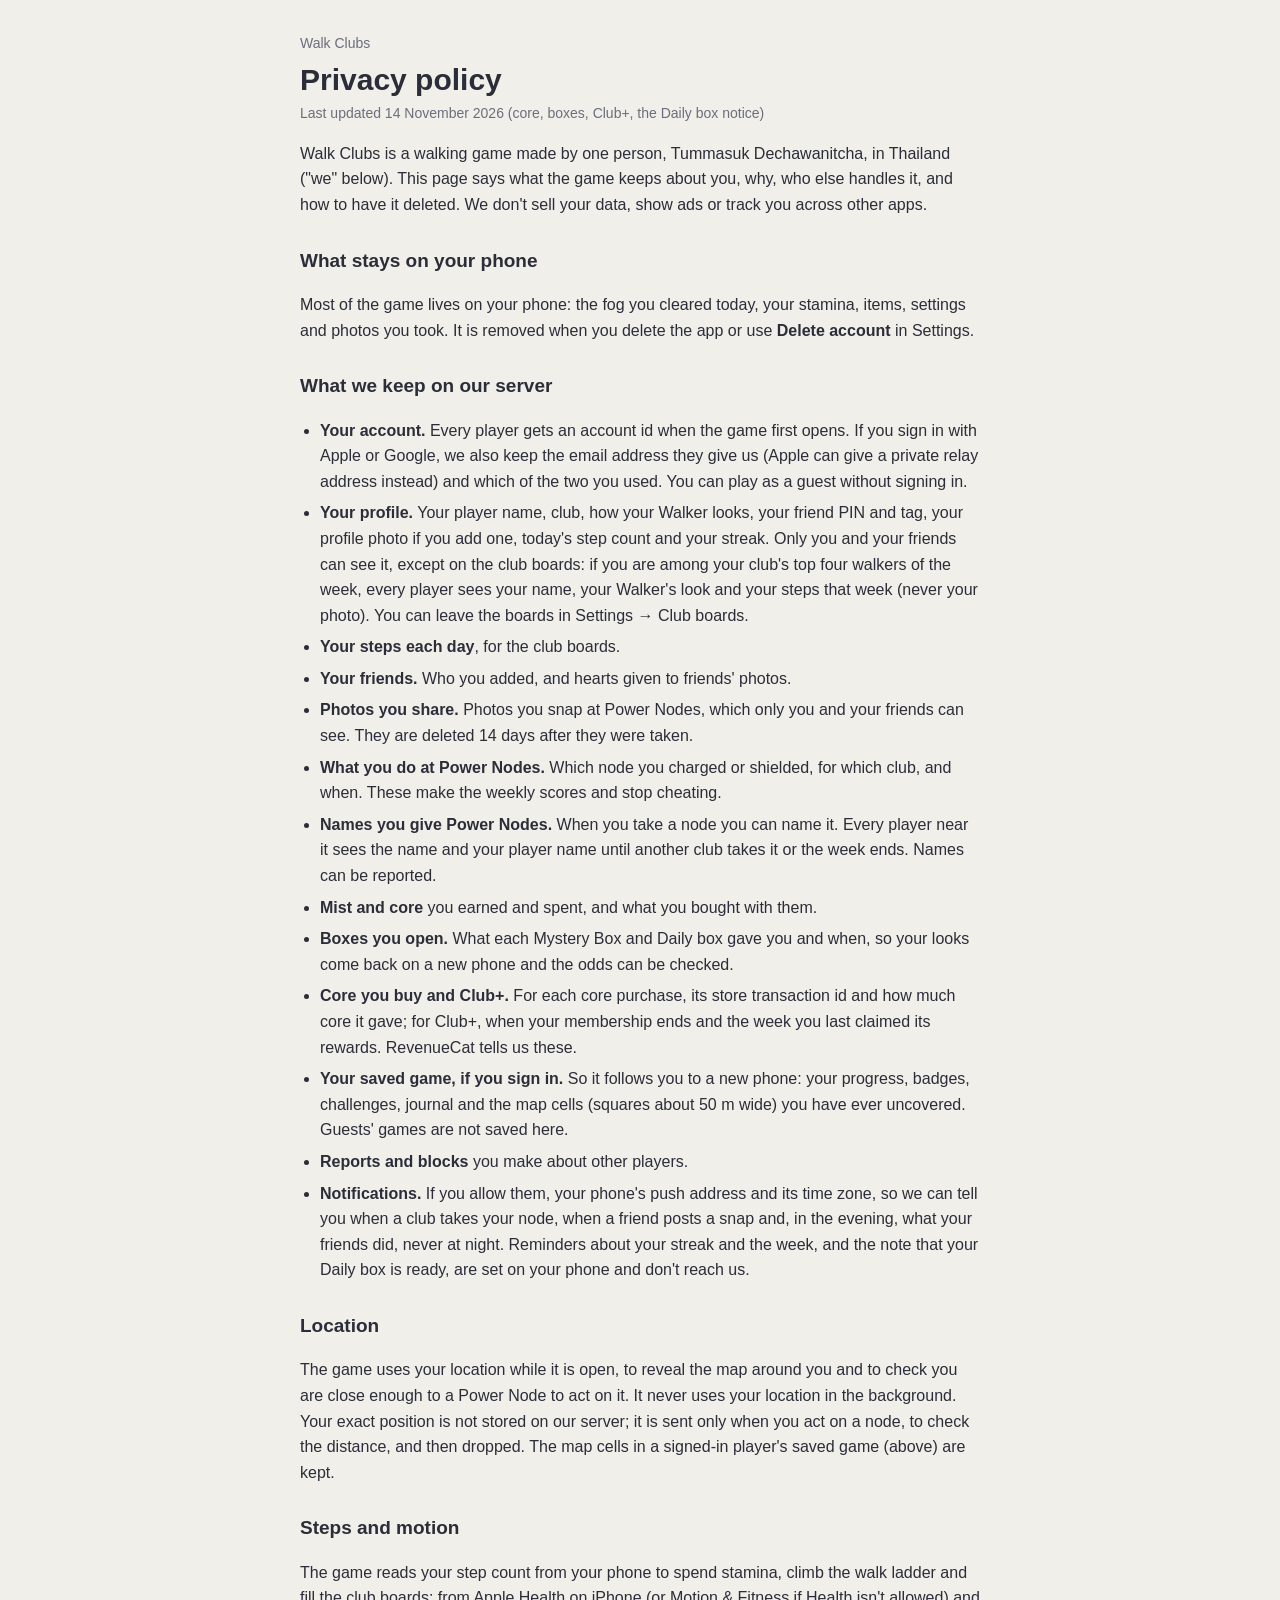
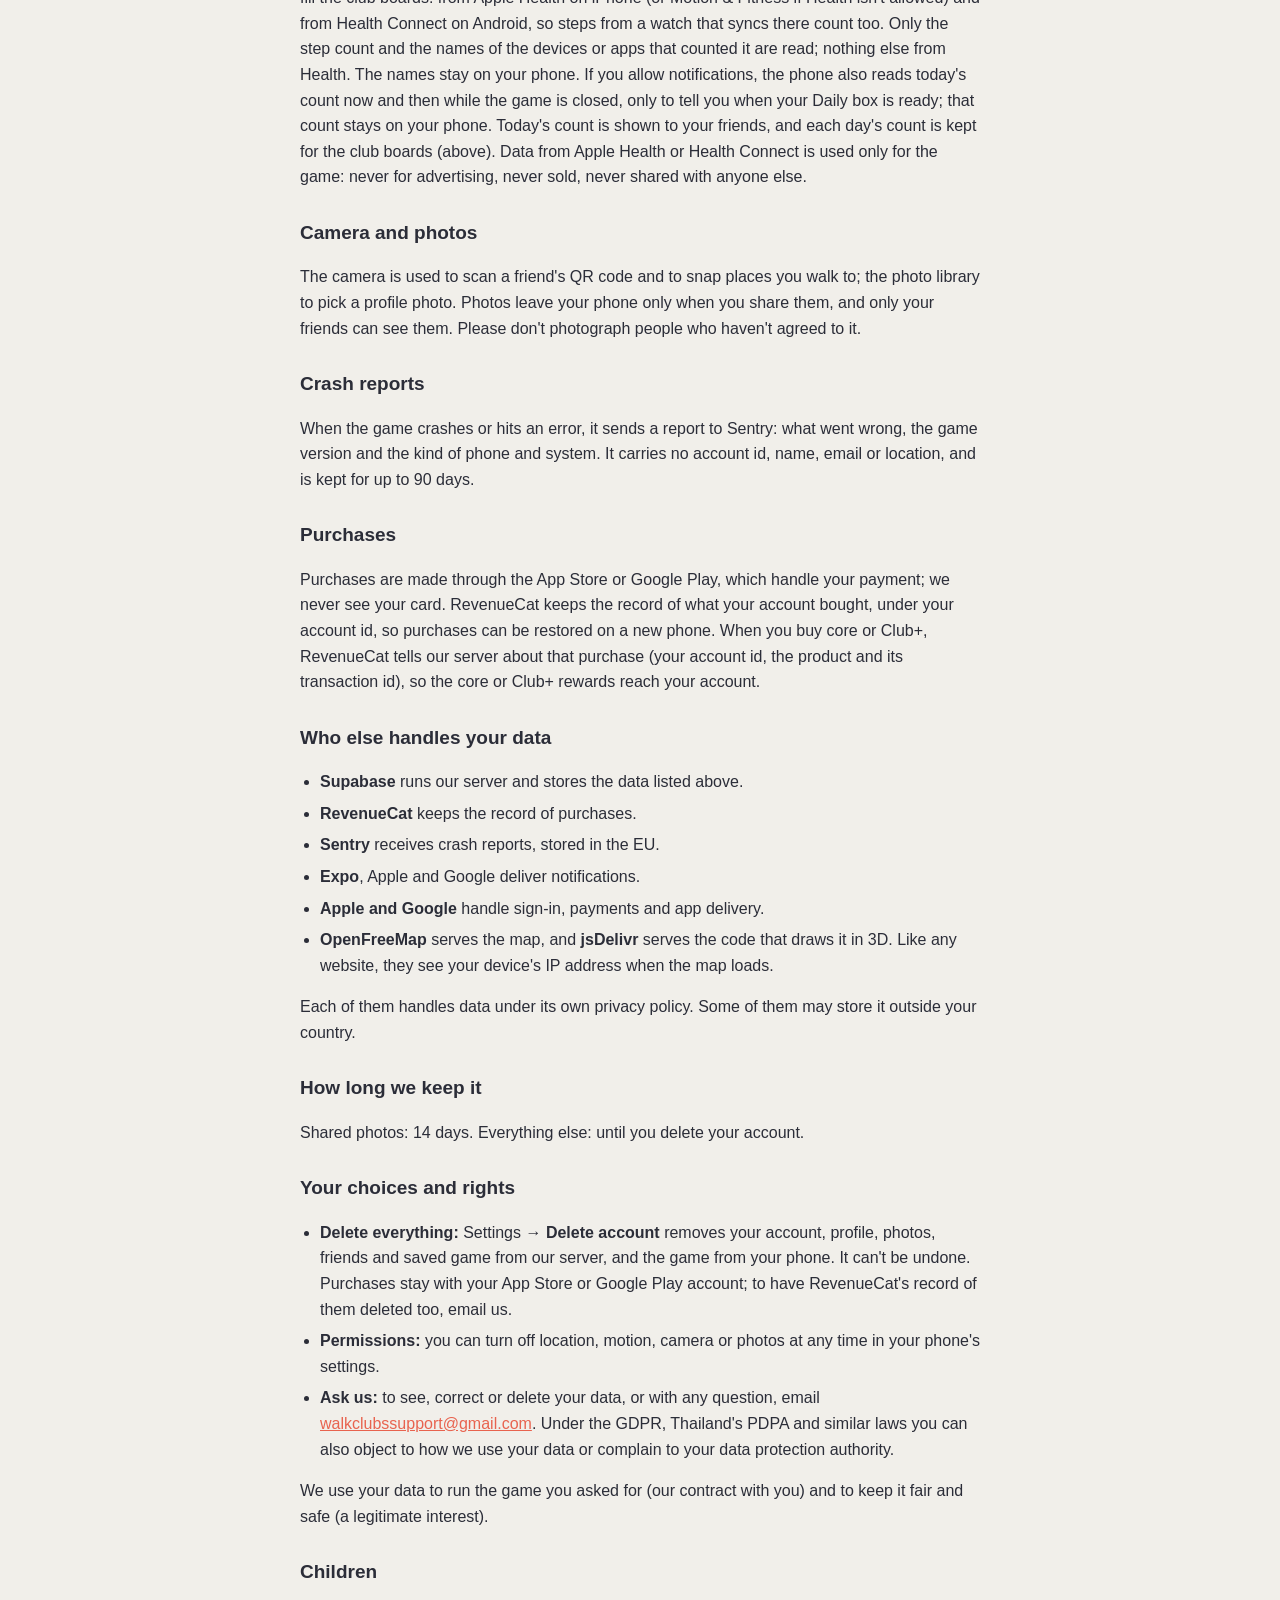
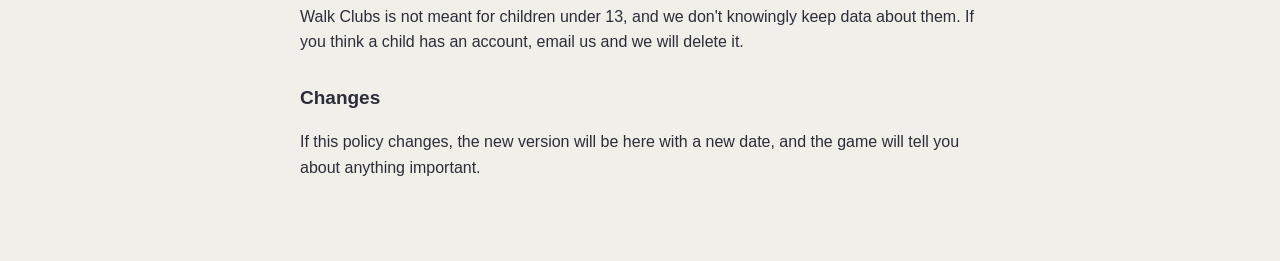
==== commit e05408d6: "Privacy: the Walk Box is now the Mystery Box" ====
--- a/privacy.html
+++ b/privacy.html
@@ -44,7 +44,7 @@
 Every player near it sees the name and your player name until another club
 takes it or the week ends. Names can be reported.</li>
 <li><b>Mist and core</b> you earned and spent, and what you bought with them.</li>
-<li><b>Boxes you open.</b> What each Walk Box and Daily box gave you and when,
+<li><b>Boxes you open.</b> What each Mystery Box and Daily box gave you and when,
 so your looks come back on a new phone and the odds can be checked.</li>
 <li><b>Core you buy and Club+.</b> For each core purchase, its store
 transaction id and how much core it gave; for Club+, when your membership ends
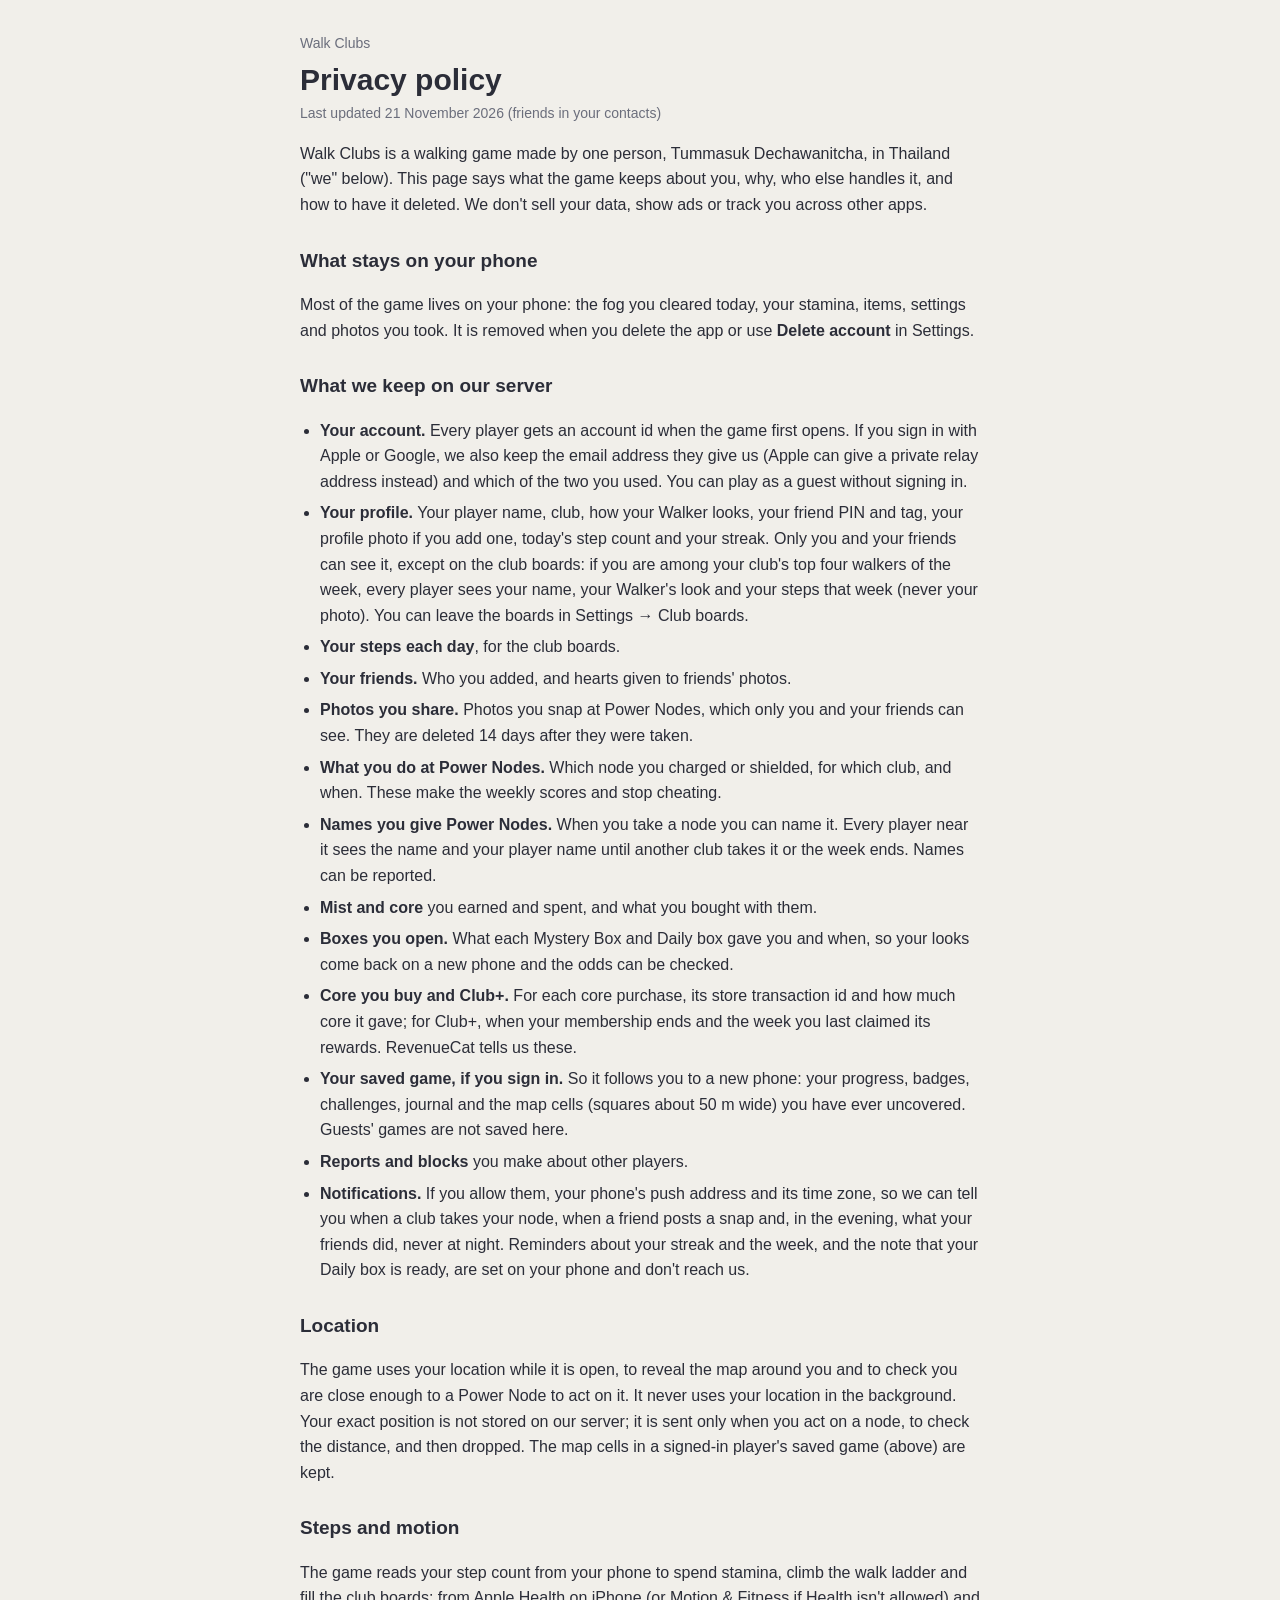
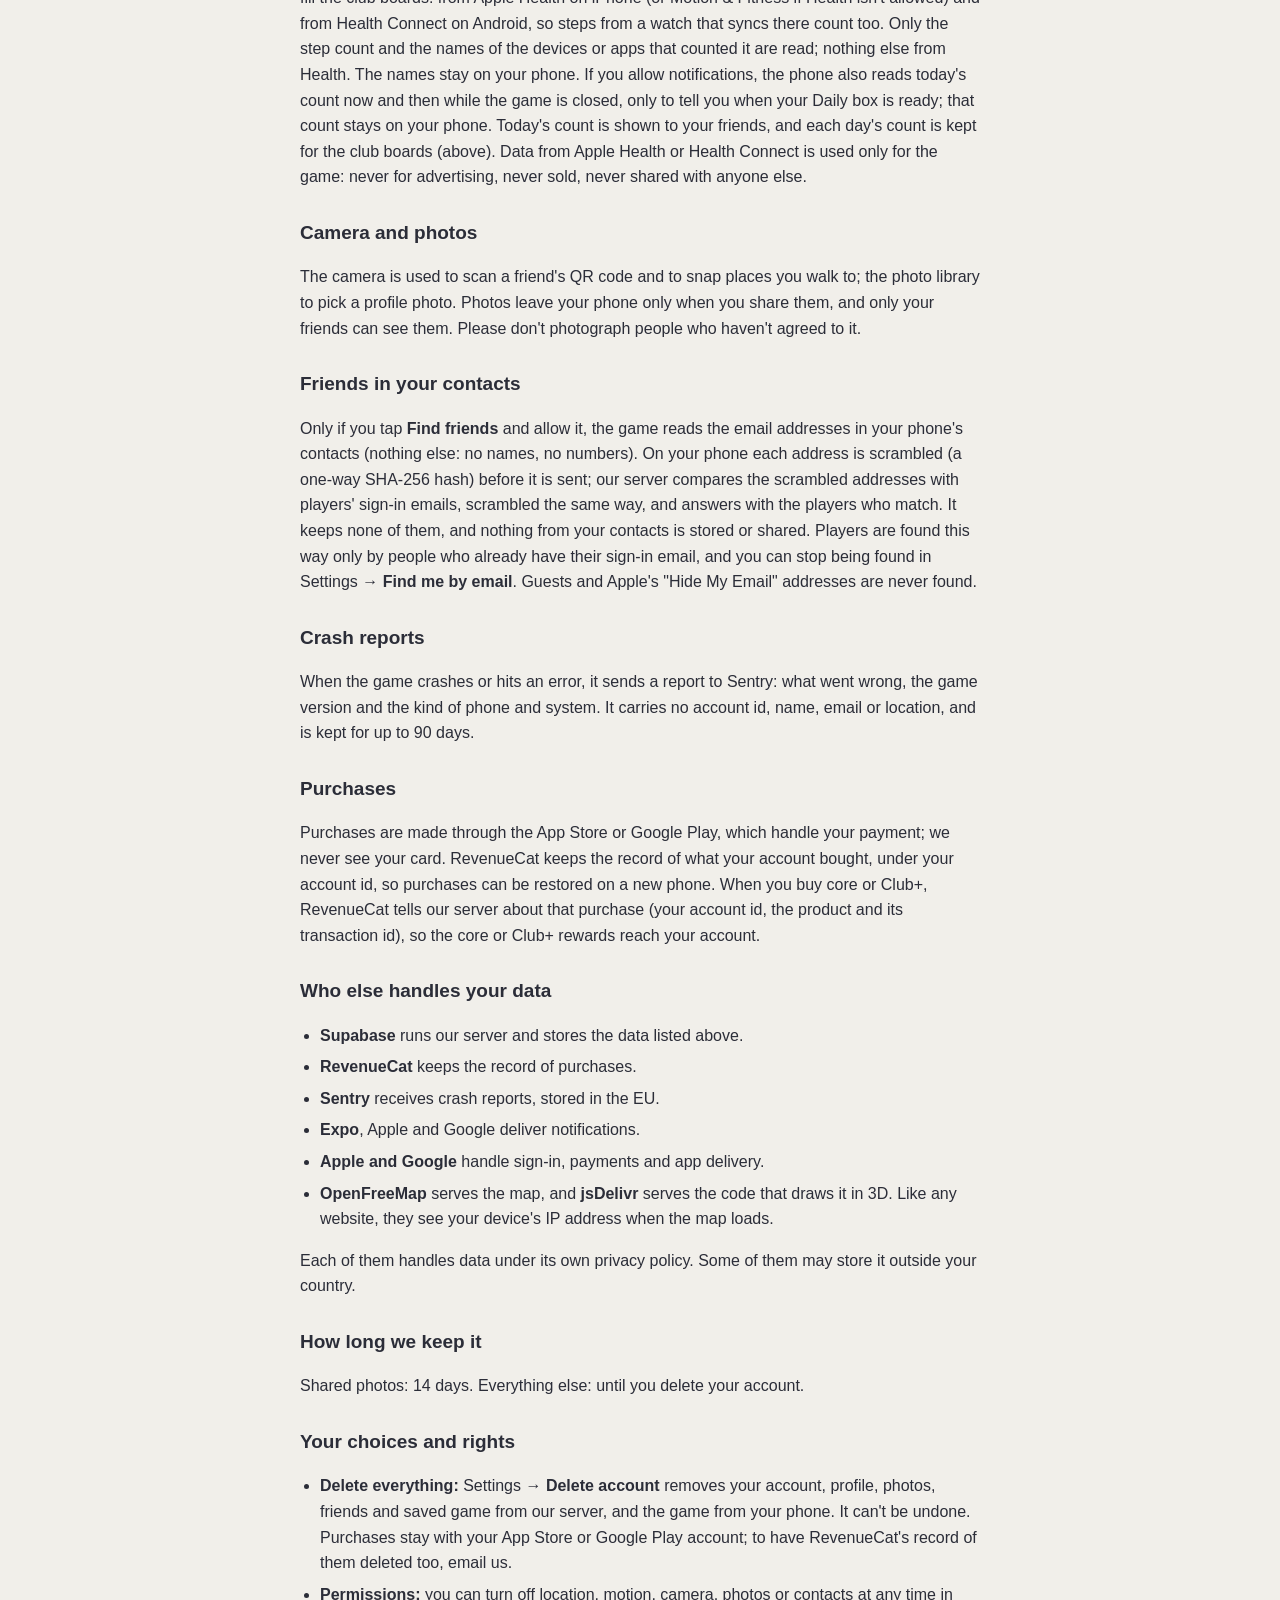
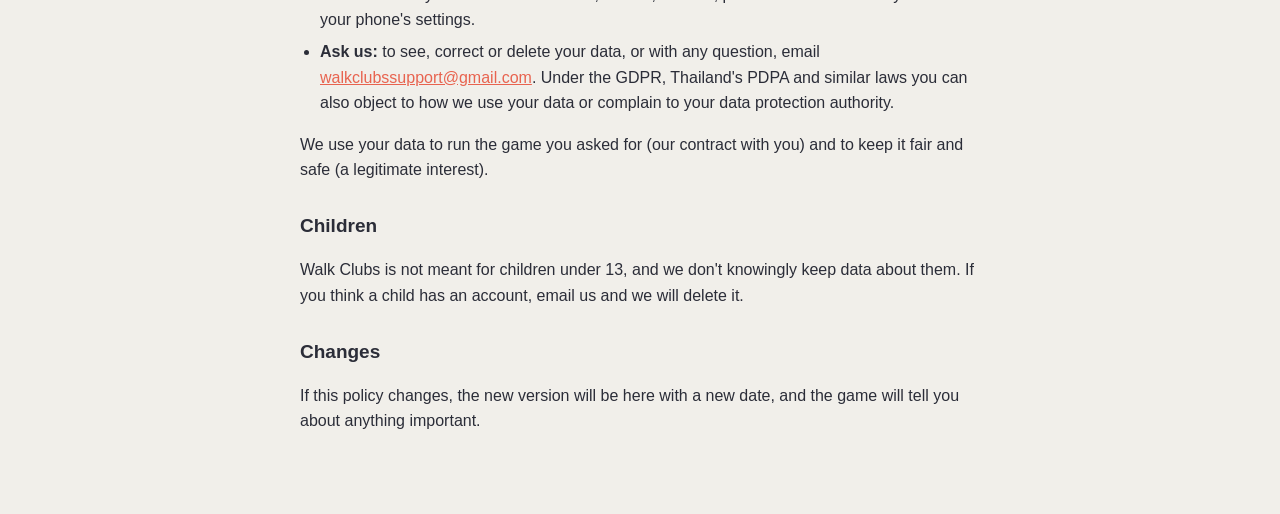
==== commit ff6747d0: "Privacy policy: friends in your contacts (emails hashed on the phone, compared, nothing kept; Find m" ====
--- a/privacy.html
+++ b/privacy.html
@@ -10,7 +10,7 @@
 <main>
 <p class="crumb"><a href="index.html">Walk Clubs</a></p>
 <h1>Privacy policy</h1>
-<p class="date">Last updated 14 November 2026 (core, boxes, Club+, the Daily box notice)</p>
+<p class="date">Last updated 21 November 2026 (friends in your contacts)</p>
 
 <p>Walk Clubs is a walking game made by one person, Tummasuk Dechawanitcha, in
 Thailand ("we" below). This page says what the game keeps about you, why, who
@@ -86,6 +86,17 @@
 when you share them, and only your friends can see them. Please don't
 photograph people who haven't agreed to it.</p>
 
+<h2>Friends in your contacts</h2>
+<p>Only if you tap <b>Find friends</b> and allow it, the game reads the email
+addresses in your phone's contacts (nothing else: no names, no numbers). On
+your phone each address is scrambled (a one-way SHA-256 hash) before it is
+sent; our server compares the scrambled addresses with players' sign-in
+emails, scrambled the same way, and answers with the players who match. It
+keeps none of them, and nothing from your contacts is stored or shared.
+Players are found this way only by people who already have their sign-in
+email, and you can stop being found in Settings → <b>Find me by email</b>.
+Guests and Apple's "Hide My Email" addresses are never found.</p>
+
 <h2>Crash reports</h2>
 <p>When the game crashes or hits an error, it sends a report to Sentry: what
 went wrong, the game version and the kind of phone and system. It carries no
@@ -123,7 +134,7 @@
 game from your phone. It can't be undone. Purchases stay with your App Store
 or Google Play account; to have RevenueCat's record of them deleted too,
 email us.</li>
-<li><b>Permissions:</b> you can turn off location, motion, camera or photos at
+<li><b>Permissions:</b> you can turn off location, motion, camera, photos or contacts at
 any time in your phone's settings.</li>
 <li><b>Ask us:</b> to see, correct or delete your data, or with any question,
 email <a href="mailto:walkclubssupport@gmail.com">walkclubssupport@gmail.com</a>. Under the
